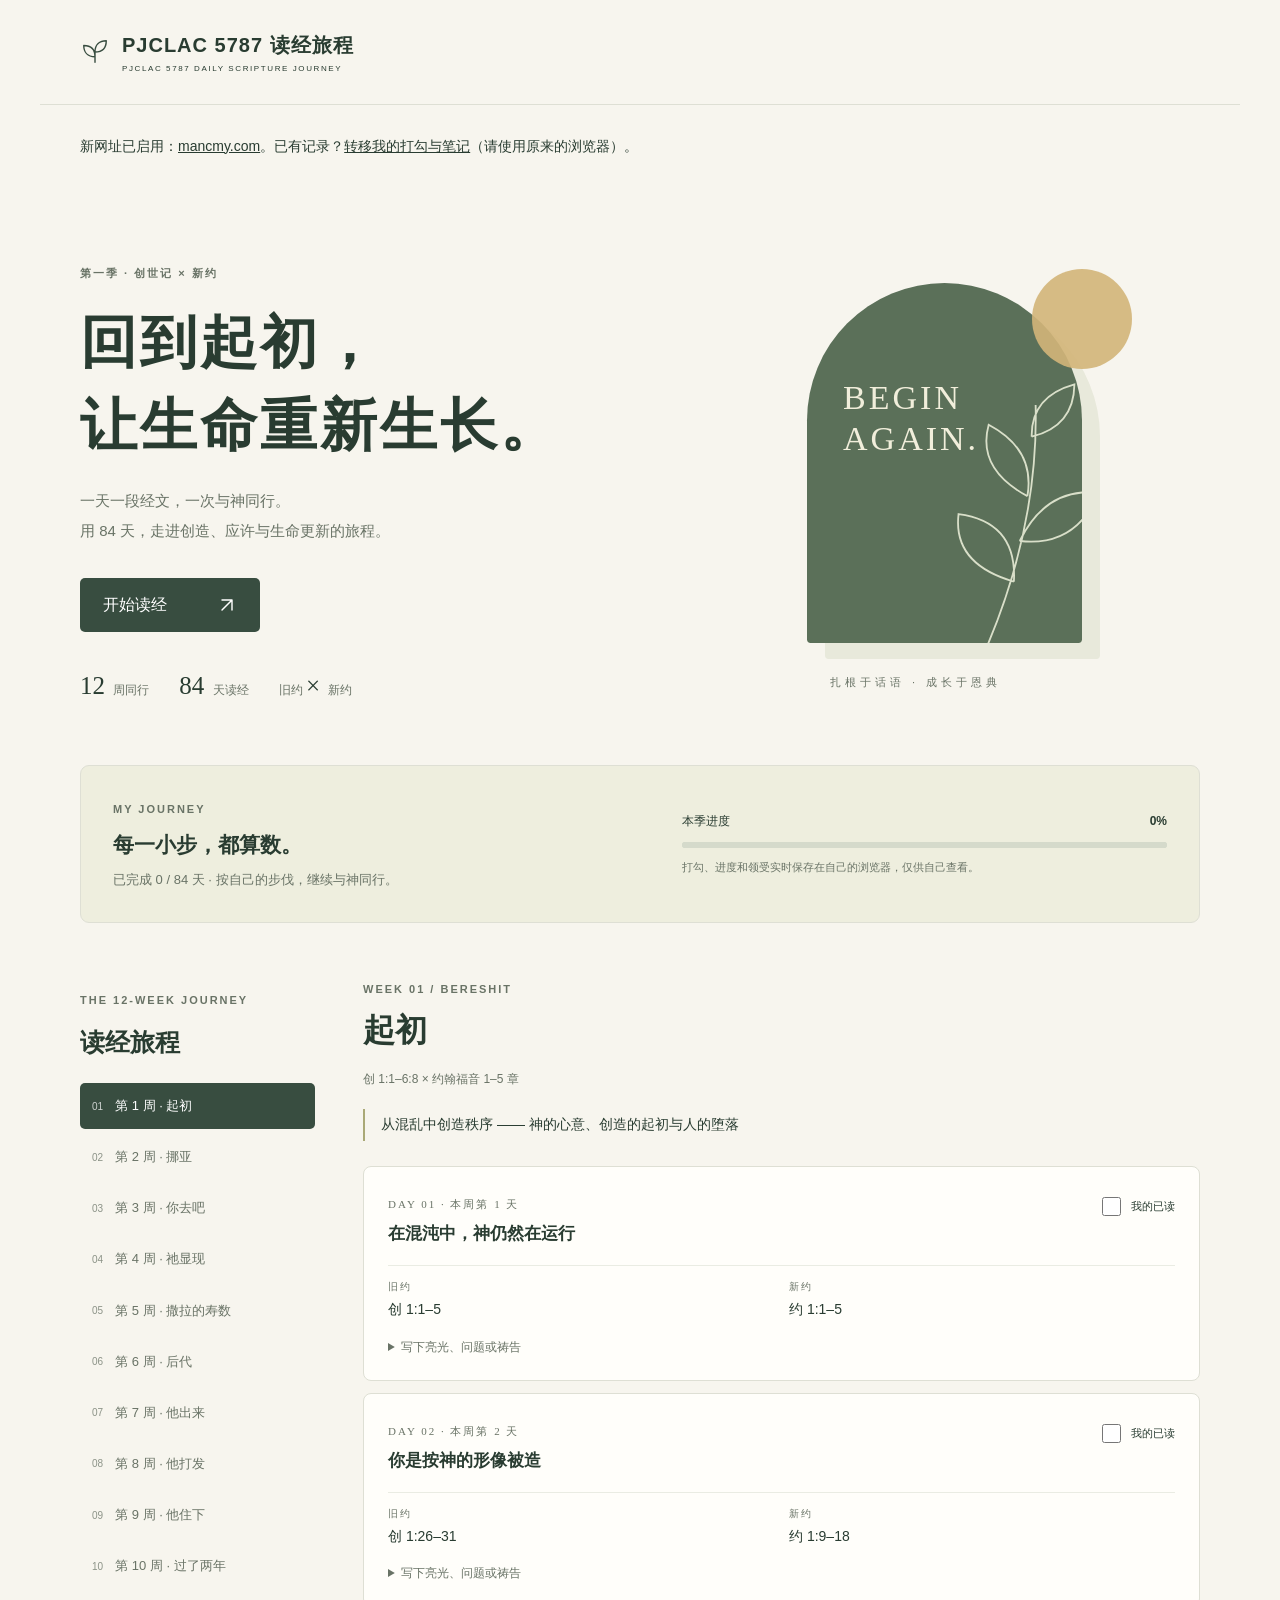
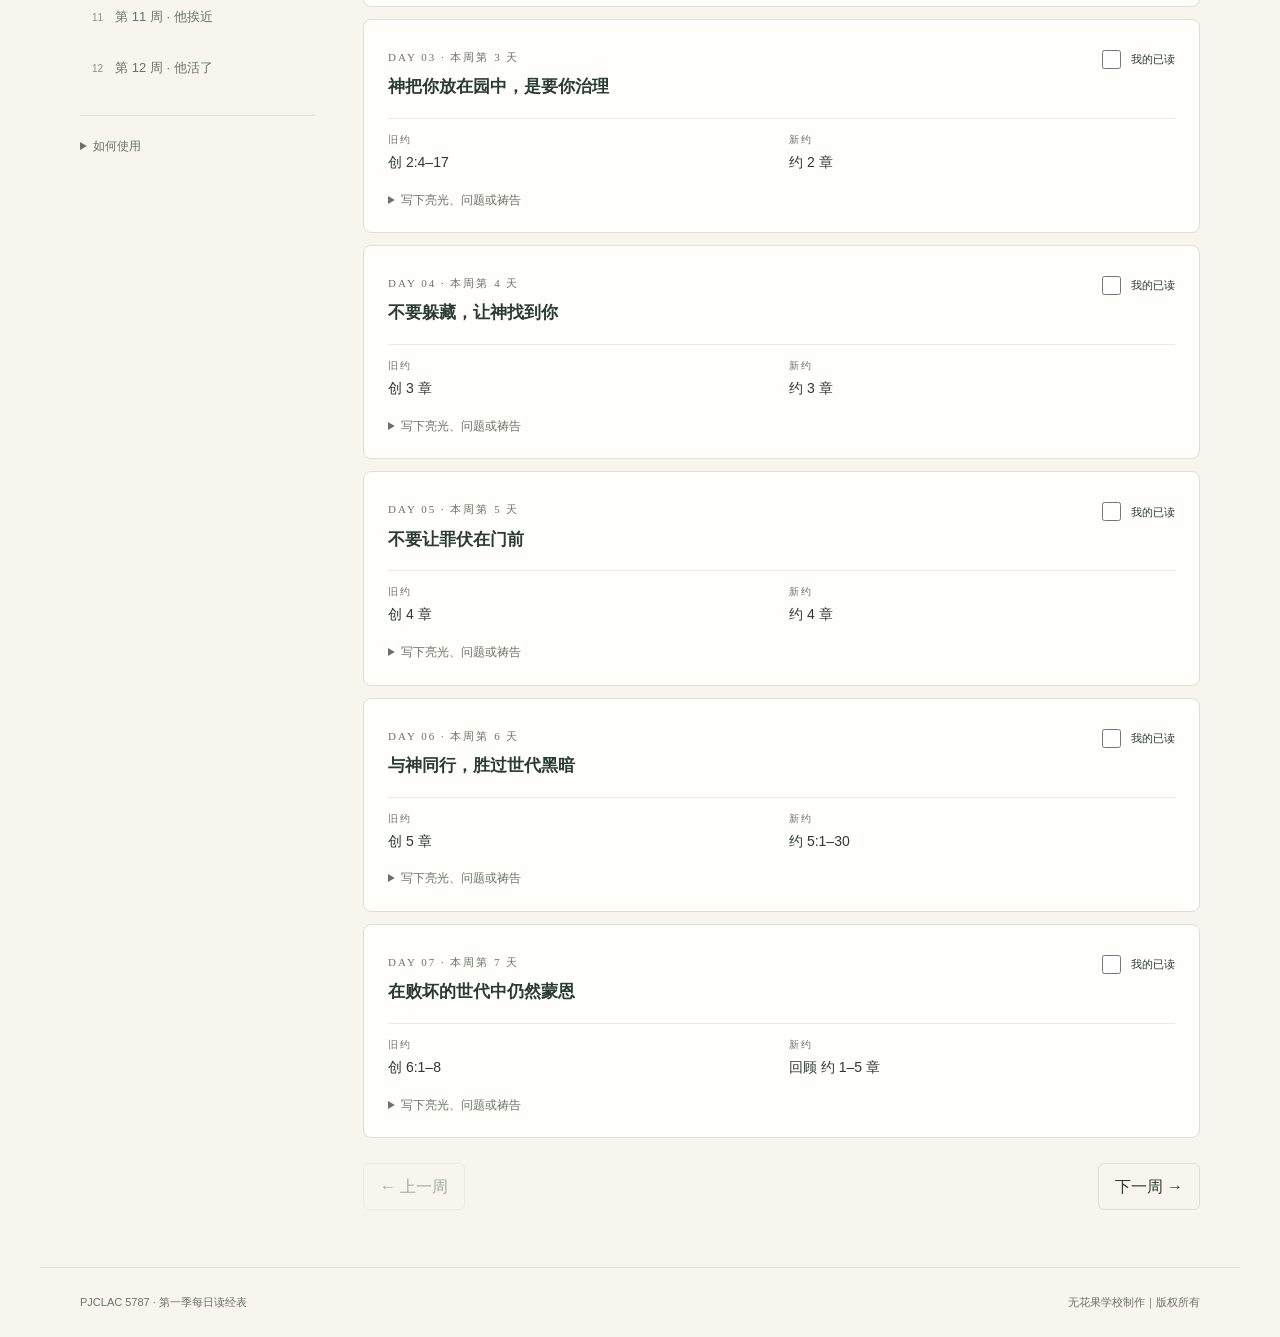
==== season-1/index.html @ 80a6573a "Add private browser-to-browser record transfer for new domain" ====
<!doctype html>
<html lang="zh-Hans"><head><meta charset="utf-8"><meta name="viewport" content="width=device-width, initial-scale=1"><meta name="theme-color" content="#384d40"><meta name="description" content="《回到起初》第一季每日读经表：12 周、84 天，创世记 × 新约。每日阅读、记录亮光，一起走在生命更新的路上。"><title>PJCLAC 5787 读经旅程｜84 天每日读经</title><link rel="stylesheet" href="style.css?v=7"><script src="data.js?v=6" defer></script><script src="app.js?v=6" defer></script></head>
<body><a class="skip" href="#reading">跳至读经内容</a><header><a class="brand" href="#"><svg class="brand-icon" viewBox="0 0 32 32" width="30" height="30" aria-hidden="true" focusable="false" fill="none" stroke="currentColor" stroke-width="1.5" stroke-linecap="round" stroke-linejoin="round"><path d="M16 27V14M16 21C8 21 4 16 4 9c8 0 12 4 12 12ZM16 16C16 8 21 4 28 4c0 8-4 12-12 12Z"/></svg><span>PJCLAC 5787 读经旅程<small>PJCLAC 5787 DAILY SCRIPTURE JOURNEY</small></span></a></header>
<main><p style="padding:16px 0;font-size:14px">新网址已启用：<a href="https://mancmy.com" style="text-decoration:underline">mancmy.com</a>。已有记录？<a href="transfer.html" style="text-decoration:underline">转移我的打勾与笔记</a>（请使用原来的浏览器）。</p><section class="hero"><div><p class="eyebrow">第一季 · 创世记 × 新约</p><h1>回到起初，<br>让生命重新生长。</h1><p class="intro">一天一段经文，一次与神同行。<br>用 84 天，走进创造、应许与生命更新的旅程。</p><a class="primary" id="continue" href="#reading">开始读经 <svg class="button-icon" viewBox="0 0 24 24" width="20" height="20" aria-hidden="true" focusable="false" fill="none" stroke="currentColor" stroke-width="1.7" stroke-linecap="round" stroke-linejoin="round"><path d="M6 18 18 6M6 6h12v12"/></svg></a><div class="facts"><span><b>12</b> 周同行</span><span><b>84</b> 天读经</span><span>旧约 <b>×</b> 新约</span></div></div><div class="art" aria-hidden="true"><div class="sun"></div><div class="arch"><span>BEGIN<br>AGAIN.</span><svg viewBox="0 0 260 330"><g fill="none" stroke="#d9dfc9" stroke-width="2"><path d="M123 330 Q155 180 123 45 M140 240 Q70 235 65 180 Q130 175 140 240 M137 195 Q199 189 211 125 Q153 131 137 195 M135 145 Q74 127 77 77 Q133 93 135 145 M126 80 Q169 59 160 14 Q116 37 126 80"/></g></svg></div><p>扎根于话语 · 成长于恩典</p></div></section>
<section class="progressbox" aria-label="我的读经进度"><div><span class="eyebrow">MY JOURNEY</span><h2>每一小步，都算数。</h2><p id="progressText" aria-live="polite"></p></div><div class="progressright"><div class="progresslabel"><span>本季进度</span><strong id="percent"></strong></div><progress id="progress" max="84" value="0">0 / 84</progress><small>打勾、进度和领受实时保存在自己的浏览器，仅供自己查看。</small></div></section>
<section class="journey" id="reading"><aside><p class="eyebrow">THE 12-WEEK JOURNEY</p><h2>读经旅程</h2><nav id="weeks" aria-label="选择周次"></nav><details class="instructions"><summary>如何使用</summary><p>每天依表阅读旧约与新约，完成后打勾；笔记可记录亮光、问题或祷告重点。全季共 12 周、84 天，按原表每日实际进度编排。</p><p><strong>阅读 · 领受 · 回应</strong><br>阅读经文，抓住一个领受，再以祷告或行动向神回应。</p><p><strong>留心字句，深入默想</strong><br>多留意经文中的关键词、重复出现的字词和动词，慢慢思想其中的意义。</p><p><strong>联系上下文，领会原意</strong><br>结合前后文阅读，深入理解作者想表达的内容，让经文中的亮光照进生命。</p></details></aside><div class="weekcontent"><div id="weekhead"></div><div id="days"></div><div class="weekpager"><button id="prev" class="quiet">← 上一周</button><button id="next" class="quiet">下一周 →</button></div></div></section></main><footer><span>PJCLAC 5787 · 第一季每日读经表</span><span>无花果学校制作｜版权所有</span></footer><p id="status" role="status"></p><noscript>请启用 JavaScript 以查看 12 周读经表。</noscript></body></html>
---- season-1/style.css ----
:root{--bg:#f7f5ee;--ink:#293c31;--muted:#697366;--line:#dedfd4;--green:#384d40;--cream:#eeeede}*{box-sizing:border-box}html{scroll-behavior:smooth;scroll-padding-top:25px}body{margin:0;background:var(--bg);color:var(--ink);font-family:"Microsoft JhengHei","PingFang TC",sans-serif;line-height:1.7}button,a,input,textarea{-webkit-tap-highlight-color:transparent}button,a{touch-action:manipulation}button{cursor:pointer;font:inherit}a{color:inherit;text-decoration:none}button:focus-visible,a:focus-visible,summary:focus-visible,textarea:focus-visible{outline:3px solid #ae7c3d;outline-offset:4px}header,main,footer{max-width:1200px;margin:auto}header{display:flex;justify-content:space-between;align-items:center;padding:28px 40px;border-bottom:1px solid var(--line)}.brand{display:flex;gap:12px;align-items:center;font-size:30px}.brand span{font-size:20px;letter-spacing:3px}.brand small{display:block;font-size:8px;letter-spacing:2px}.quiet{border:1px solid var(--line);background:transparent;color:var(--ink);border-radius:6px;padding:9px 16px}.quiet:hover{background:var(--cream)}main{padding:0 40px}.hero{display:grid;grid-template-columns:1.4fr 1fr;gap:50px;align-items:center;padding:65px 0 58px}.eyebrow{font-size:11px;letter-spacing:2px;font-weight:700;color:var(--muted)}h1{font-family:Georgia,"Noto Serif TC","PMingLiU",serif;font-size:clamp(34px,4.5vw,57px);font-weight:500;line-height:1.45;letter-spacing:3px;margin:19px 0}.intro{font-size:15px;color:var(--muted);line-height:2}.primary{display:inline-flex;align-items:center;gap:50px;background:var(--green);color:#fff;padding:13px 23px;border-radius:5px;margin-top:17px}.facts{display:flex;gap:30px;margin-top:33px;color:var(--muted);font-size:12px}.facts b{font-family:Georgia,serif;font-size:25px;font-weight:400;color:var(--ink);padding-right:5px}.art{position:relative;max-width:340px;width:100%;justify-self:center;padding-top:14px}.arch{height:360px;width:275px;background:#5b7059;border-radius:150px 150px 4px 4px;position:relative;overflow:hidden;box-shadow:18px 16px 0 #e8e9db}.arch span{position:absolute;left:36px;top:95px;font-family:Georgia,serif;font-size:34px;color:#f1eedb;line-height:1.2;letter-spacing:3px;z-index:1}.arch svg{height:300px;position:absolute;right:-55px;bottom:-20px;transform:rotate(12deg)}.sun{position:absolute;right:15px;top:0;width:100px;height:100px;background:#d3b579;border-radius:50%;z-index:1;opacity:.9}.art p{font-size:11px;letter-spacing:4px;margin:30px 0 0 23px;color:var(--muted)}.progressbox{padding:28px 32px;background:var(--cream);border:1px solid var(--line);border-radius:9px;display:flex;align-items:center;justify-content:space-between;gap:30px}.progressbox h2{font-size:21px;font-weight:500;margin:6px 0}.progressbox p{font-size:13px;color:var(--muted);margin:3px 0}.progressright{width:46%}.progresslabel{display:flex;justify-content:space-between;font-size:12px}.progressright small{display:block;font-size:11px;color:var(--muted);margin-top:10px}progress{appearance:none;width:100%;height:6px;display:block;border:0;border-radius:5px;margin:10px 0;background:#d5dacb}progress::-webkit-progress-bar{background:#d5dacb;border-radius:5px}progress::-webkit-progress-value{background:var(--green);border-radius:5px}progress::-moz-progress-bar{background:var(--green)}.journey{display:grid;grid-template-columns:235px 1fr;gap:48px;padding:57px 0}.journey aside h2{font-size:25px;font-weight:500;margin:8px 0 20px}nav{display:grid;gap:5px}nav button{border:0;text-align:left;background:transparent;padding:12px;border-radius:5px;color:var(--muted);display:flex;gap:12px;align-items:center;font-size:13px}nav button small{font-size:10px;opacity:.75}nav button.active{background:var(--green);color:white}nav button:hover:not(.active){background:var(--cream)}.instructions{font-size:12px;margin-top:24px;border-top:1px solid var(--line);padding-top:20px;color:var(--muted)}summary{cursor:pointer}#weekhead .eyebrow{margin:0}#weekhead h2{font-family:Georgia,"PMingLiU",serif;font-size:32px;font-weight:500;margin:4px 0}#weekhead .range{font-size:12px;color:var(--muted)}.core{border-left:2px solid #aaa977;padding:4px 0 4px 16px;margin:20px 0 25px;font-size:14px}.day{background:#fffefa;border:1px solid var(--line);border-radius:8px;margin:12px 0;padding:22px 24px}.day.done{background:#eff2e9}.daytop{display:flex;align-items:flex-start;justify-content:space-between;gap:15px}.daytop h3{font-size:17px;font-weight:500;margin:4px 0 16px}.daynum{font:11px Georgia,serif;color:var(--muted);letter-spacing:2px}.check{display:flex;align-items:center;gap:7px;font-size:11px;white-space:nowrap;padding-top:5px;cursor:pointer}.check input{accent-color:var(--green);width:19px;height:19px;cursor:pointer}.refs{display:grid;grid-template-columns:1fr 1fr;gap:15px;border-top:1px solid #eaece3;padding-top:12px}.refs span{display:block;font-size:10px;color:var(--muted);letter-spacing:2px}.refs p{margin:3px 0;font-size:14px}.day details{margin-top:12px;color:var(--muted);font-size:12px}.day textarea{width:100%;min-height:95px;background:var(--bg);border:1px solid var(--line);padding:12px;font:inherit;border-radius:5px;resize:vertical;margin-top:12px;color:var(--ink)}.weekpager{display:flex;justify-content:space-between;margin-top:25px}button:disabled{opacity:.4;cursor:default}footer{border-top:1px solid var(--line);padding:25px 40px;display:flex;justify-content:space-between;gap:15px;font-size:11px;color:var(--muted)}#status{position:fixed;bottom:20px;left:50%;transform:translateX(-50%);background:var(--green);color:white;border-radius:6px;font-size:13px;max-width:90%;padding:0;z-index:5}#status:not(:empty){padding:12px 20px}.skip{position:fixed;top:-80px;left:10px;background:white;padding:12px;z-index:8}.skip:focus{top:10px}@media(max-width:750px){header{padding:20px}.brand span{font-size:16px}header .quiet{font-size:12px}main{padding:0 20px}.hero{padding:35px 0;gap:18px;grid-template-columns:1fr}.hero h1{font-size:clamp(29px,8vw,39px)}.art{display:none}.facts{gap:25px}.progressbox{padding:23px;display:block}.progressright{width:100%;margin-top:20px}.journey{grid-template-columns:1fr;gap:25px;padding-top:30px}nav{display:flex;overflow-x:auto;padding-bottom:8px}nav button{flex-shrink:0;min-height:48px}nav button small{display:none}.journey aside h2{font-size:22px;margin-bottom:12px}.instructions{margin-top:10px;padding-top:12px}#weekhead h2{font-size:29px}.day{padding:18px 16px}.daytop h3{font-size:16px}.check{font-size:10px}.refs{gap:10px}footer{padding:20px;display:block}footer span{display:block}.progressbox h2{font-size:20px}}@media(prefers-reduced-motion:reduce){html{scroll-behavior:auto}}
.journey>*,.weekcontent,.daytop>div{min-width:0}.daytop h3{overflow-wrap:anywhere}

.brand span{letter-spacing:1px}.brand small{letter-spacing:1.6px}.completion{display:flex;flex-direction:column;align-items:flex-end;gap:5px;flex-shrink:0}.instructions strong{color:var(--ink)}@media(max-width:750px){.brand span{font-size:17px}.brand small{font-size:8px}.daytop{gap:10px}.completion{max-width:110px}}

.brand span,.hero h1,.progressbox h2,.journey aside h2,#weekhead h2,.daytop h3{font-weight:700}.brand small{font-weight:500}

.brand-icon{display:block;flex:0 0 30px;color:var(--green)}.button-icon{display:block;flex:0 0 20px}@media(max-width:750px){.brand-icon{width:26px;height:26px;flex-basis:26px}}
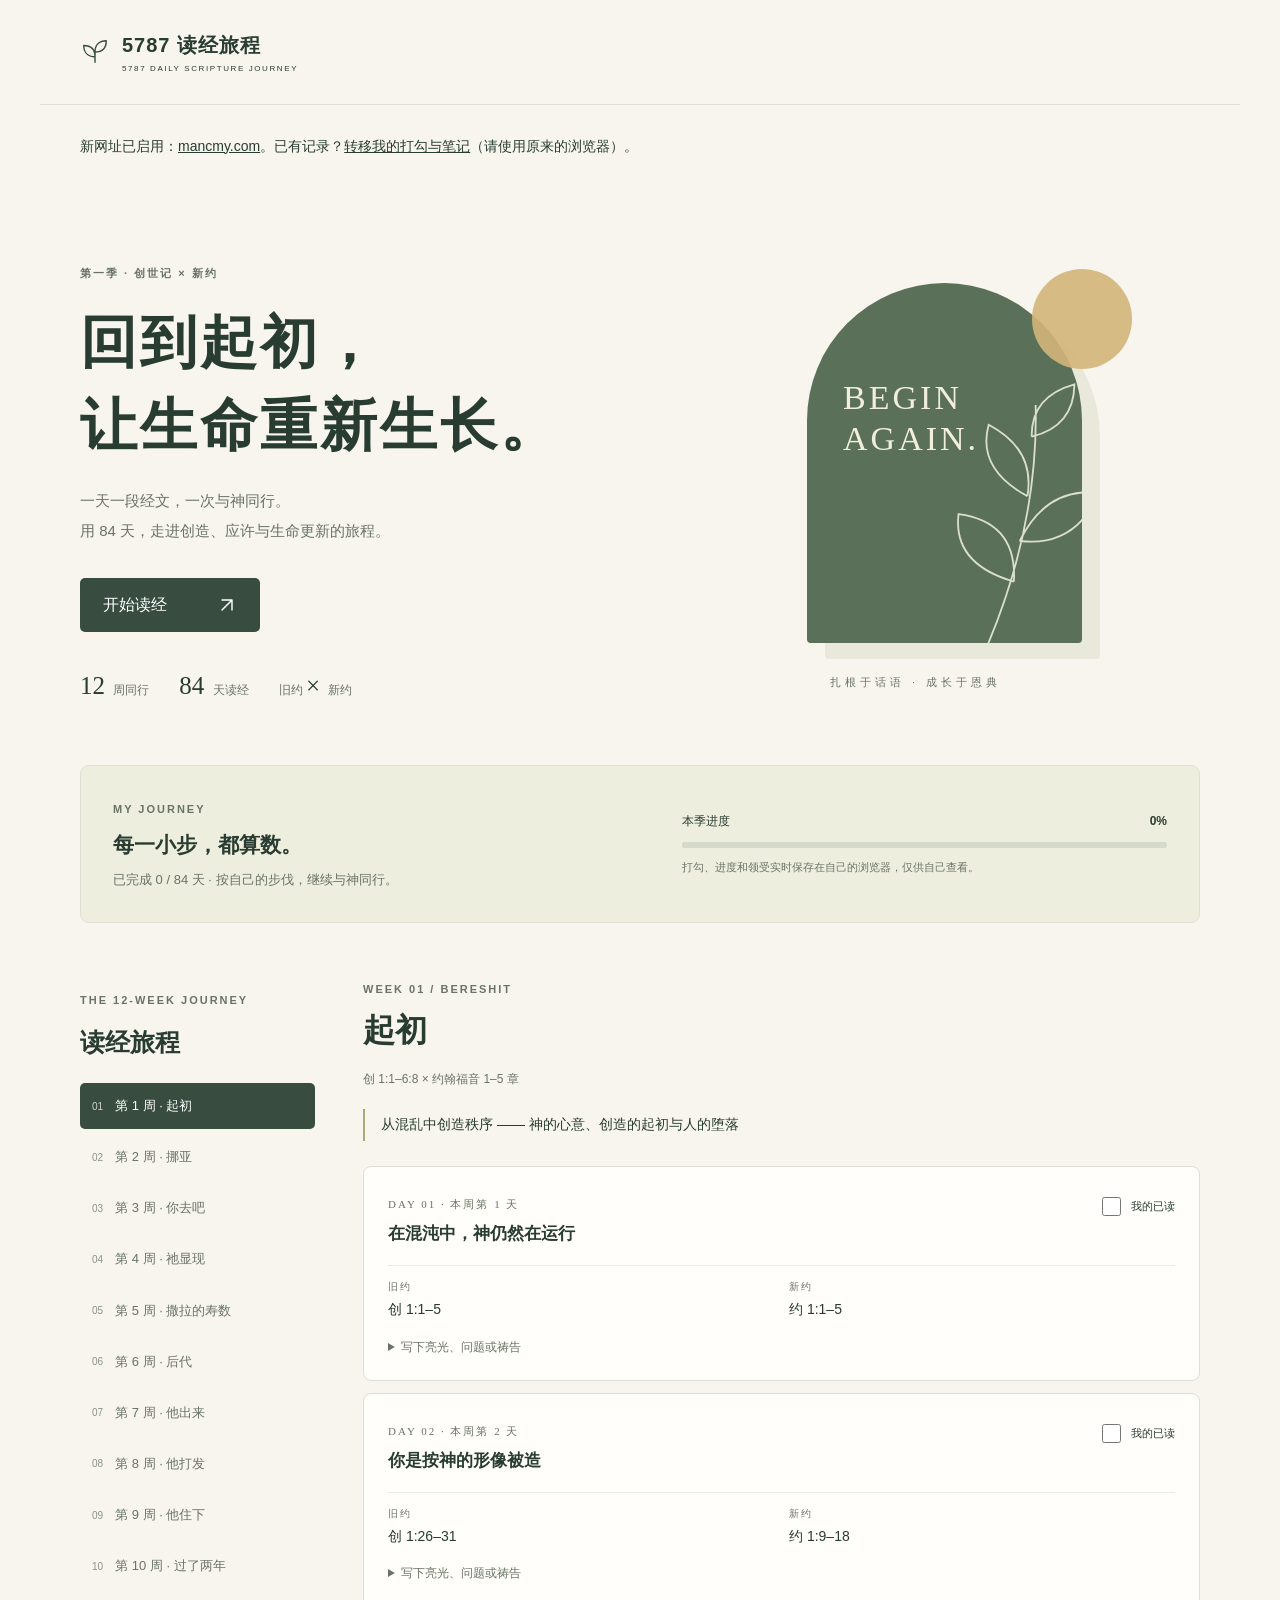
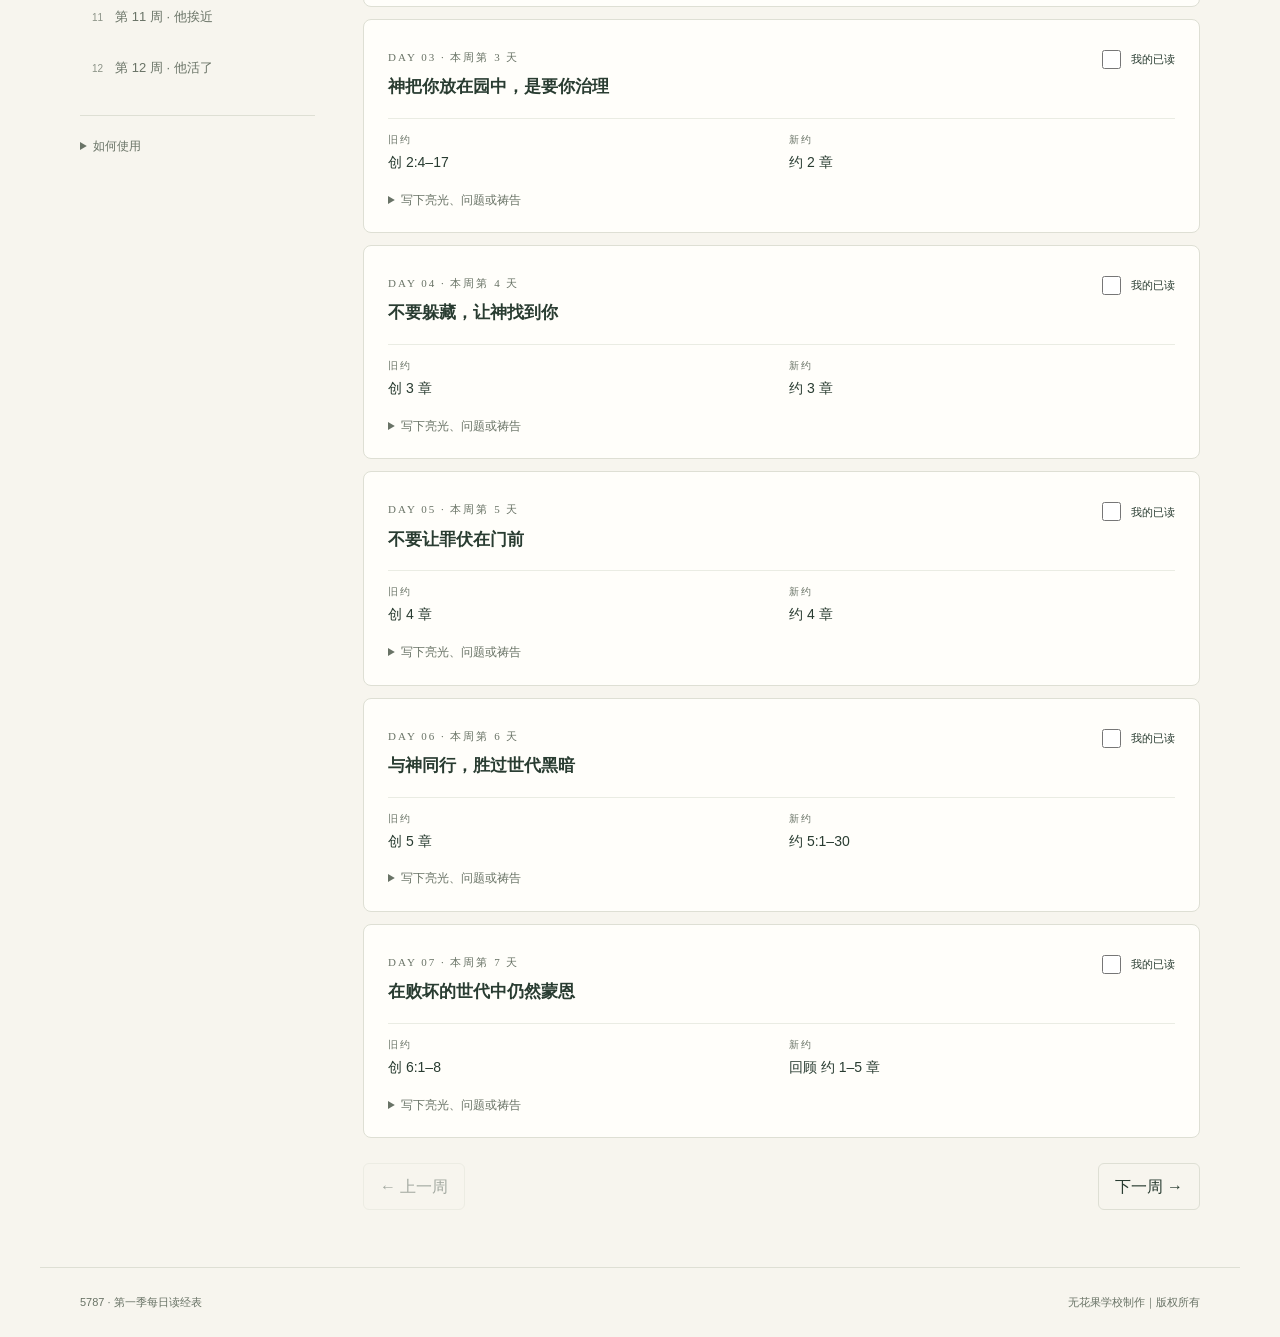
==== commit 174cfb0a: "Remove PJCLAC branding from reading website" ====
--- a/season-1/index.html
+++ b/season-1/index.html
@@ -1,6 +1,6 @@
 <!doctype html>
-<html lang="zh-Hans"><head><meta charset="utf-8"><meta name="viewport" content="width=device-width, initial-scale=1"><meta name="theme-color" content="#384d40"><meta name="description" content="《回到起初》第一季每日读经表：12 周、84 天，创世记 × 新约。每日阅读、记录亮光，一起走在生命更新的路上。"><title>PJCLAC 5787 读经旅程｜84 天每日读经</title><link rel="stylesheet" href="style.css?v=7"><script src="data.js?v=6" defer></script><script src="app.js?v=6" defer></script></head>
-<body><a class="skip" href="#reading">跳至读经内容</a><header><a class="brand" href="#"><svg class="brand-icon" viewBox="0 0 32 32" width="30" height="30" aria-hidden="true" focusable="false" fill="none" stroke="currentColor" stroke-width="1.5" stroke-linecap="round" stroke-linejoin="round"><path d="M16 27V14M16 21C8 21 4 16 4 9c8 0 12 4 12 12ZM16 16C16 8 21 4 28 4c0 8-4 12-12 12Z"/></svg><span>PJCLAC 5787 读经旅程<small>PJCLAC 5787 DAILY SCRIPTURE JOURNEY</small></span></a></header>
+<html lang="zh-Hans"><head><meta charset="utf-8"><meta name="viewport" content="width=device-width, initial-scale=1"><meta name="theme-color" content="#384d40"><meta name="description" content="《回到起初》第一季每日读经表：12 周、84 天，创世记 × 新约。每日阅读、记录亮光，一起走在生命更新的路上。"><title>5787 读经旅程｜84 天每日读经</title><link rel="stylesheet" href="style.css?v=7"><script src="data.js?v=6" defer></script><script src="app.js?v=6" defer></script></head>
+<body><a class="skip" href="#reading">跳至读经内容</a><header><a class="brand" href="#"><svg class="brand-icon" viewBox="0 0 32 32" width="30" height="30" aria-hidden="true" focusable="false" fill="none" stroke="currentColor" stroke-width="1.5" stroke-linecap="round" stroke-linejoin="round"><path d="M16 27V14M16 21C8 21 4 16 4 9c8 0 12 4 12 12ZM16 16C16 8 21 4 28 4c0 8-4 12-12 12Z"/></svg><span>5787 读经旅程<small>5787 DAILY SCRIPTURE JOURNEY</small></span></a></header>
 <main><p style="padding:16px 0;font-size:14px">新网址已启用：<a href="https://mancmy.com" style="text-decoration:underline">mancmy.com</a>。已有记录？<a href="transfer.html" style="text-decoration:underline">转移我的打勾与笔记</a>（请使用原来的浏览器）。</p><section class="hero"><div><p class="eyebrow">第一季 · 创世记 × 新约</p><h1>回到起初，<br>让生命重新生长。</h1><p class="intro">一天一段经文，一次与神同行。<br>用 84 天，走进创造、应许与生命更新的旅程。</p><a class="primary" id="continue" href="#reading">开始读经 <svg class="button-icon" viewBox="0 0 24 24" width="20" height="20" aria-hidden="true" focusable="false" fill="none" stroke="currentColor" stroke-width="1.7" stroke-linecap="round" stroke-linejoin="round"><path d="M6 18 18 6M6 6h12v12"/></svg></a><div class="facts"><span><b>12</b> 周同行</span><span><b>84</b> 天读经</span><span>旧约 <b>×</b> 新约</span></div></div><div class="art" aria-hidden="true"><div class="sun"></div><div class="arch"><span>BEGIN<br>AGAIN.</span><svg viewBox="0 0 260 330"><g fill="none" stroke="#d9dfc9" stroke-width="2"><path d="M123 330 Q155 180 123 45 M140 240 Q70 235 65 180 Q130 175 140 240 M137 195 Q199 189 211 125 Q153 131 137 195 M135 145 Q74 127 77 77 Q133 93 135 145 M126 80 Q169 59 160 14 Q116 37 126 80"/></g></svg></div><p>扎根于话语 · 成长于恩典</p></div></section>
 <section class="progressbox" aria-label="我的读经进度"><div><span class="eyebrow">MY JOURNEY</span><h2>每一小步，都算数。</h2><p id="progressText" aria-live="polite"></p></div><div class="progressright"><div class="progresslabel"><span>本季进度</span><strong id="percent"></strong></div><progress id="progress" max="84" value="0">0 / 84</progress><small>打勾、进度和领受实时保存在自己的浏览器，仅供自己查看。</small></div></section>
-<section class="journey" id="reading"><aside><p class="eyebrow">THE 12-WEEK JOURNEY</p><h2>读经旅程</h2><nav id="weeks" aria-label="选择周次"></nav><details class="instructions"><summary>如何使用</summary><p>每天依表阅读旧约与新约，完成后打勾；笔记可记录亮光、问题或祷告重点。全季共 12 周、84 天，按原表每日实际进度编排。</p><p><strong>阅读 · 领受 · 回应</strong><br>阅读经文，抓住一个领受，再以祷告或行动向神回应。</p><p><strong>留心字句，深入默想</strong><br>多留意经文中的关键词、重复出现的字词和动词，慢慢思想其中的意义。</p><p><strong>联系上下文，领会原意</strong><br>结合前后文阅读，深入理解作者想表达的内容，让经文中的亮光照进生命。</p></details></aside><div class="weekcontent"><div id="weekhead"></div><div id="days"></div><div class="weekpager"><button id="prev" class="quiet">← 上一周</button><button id="next" class="quiet">下一周 →</button></div></div></section></main><footer><span>PJCLAC 5787 · 第一季每日读经表</span><span>无花果学校制作｜版权所有</span></footer><p id="status" role="status"></p><noscript>请启用 JavaScript 以查看 12 周读经表。</noscript></body></html>+<section class="journey" id="reading"><aside><p class="eyebrow">THE 12-WEEK JOURNEY</p><h2>读经旅程</h2><nav id="weeks" aria-label="选择周次"></nav><details class="instructions"><summary>如何使用</summary><p>每天依表阅读旧约与新约，完成后打勾；笔记可记录亮光、问题或祷告重点。全季共 12 周、84 天，按原表每日实际进度编排。</p><p><strong>阅读 · 领受 · 回应</strong><br>阅读经文，抓住一个领受，再以祷告或行动向神回应。</p><p><strong>留心字句，深入默想</strong><br>多留意经文中的关键词、重复出现的字词和动词，慢慢思想其中的意义。</p><p><strong>联系上下文，领会原意</strong><br>结合前后文阅读，深入理解作者想表达的内容，让经文中的亮光照进生命。</p></details></aside><div class="weekcontent"><div id="weekhead"></div><div id="days"></div><div class="weekpager"><button id="prev" class="quiet">← 上一周</button><button id="next" class="quiet">下一周 →</button></div></div></section></main><footer><span>5787 · 第一季每日读经表</span><span>无花果学校制作｜版权所有</span></footer><p id="status" role="status"></p><noscript>请启用 JavaScript 以查看 12 周读经表。</noscript></body></html>
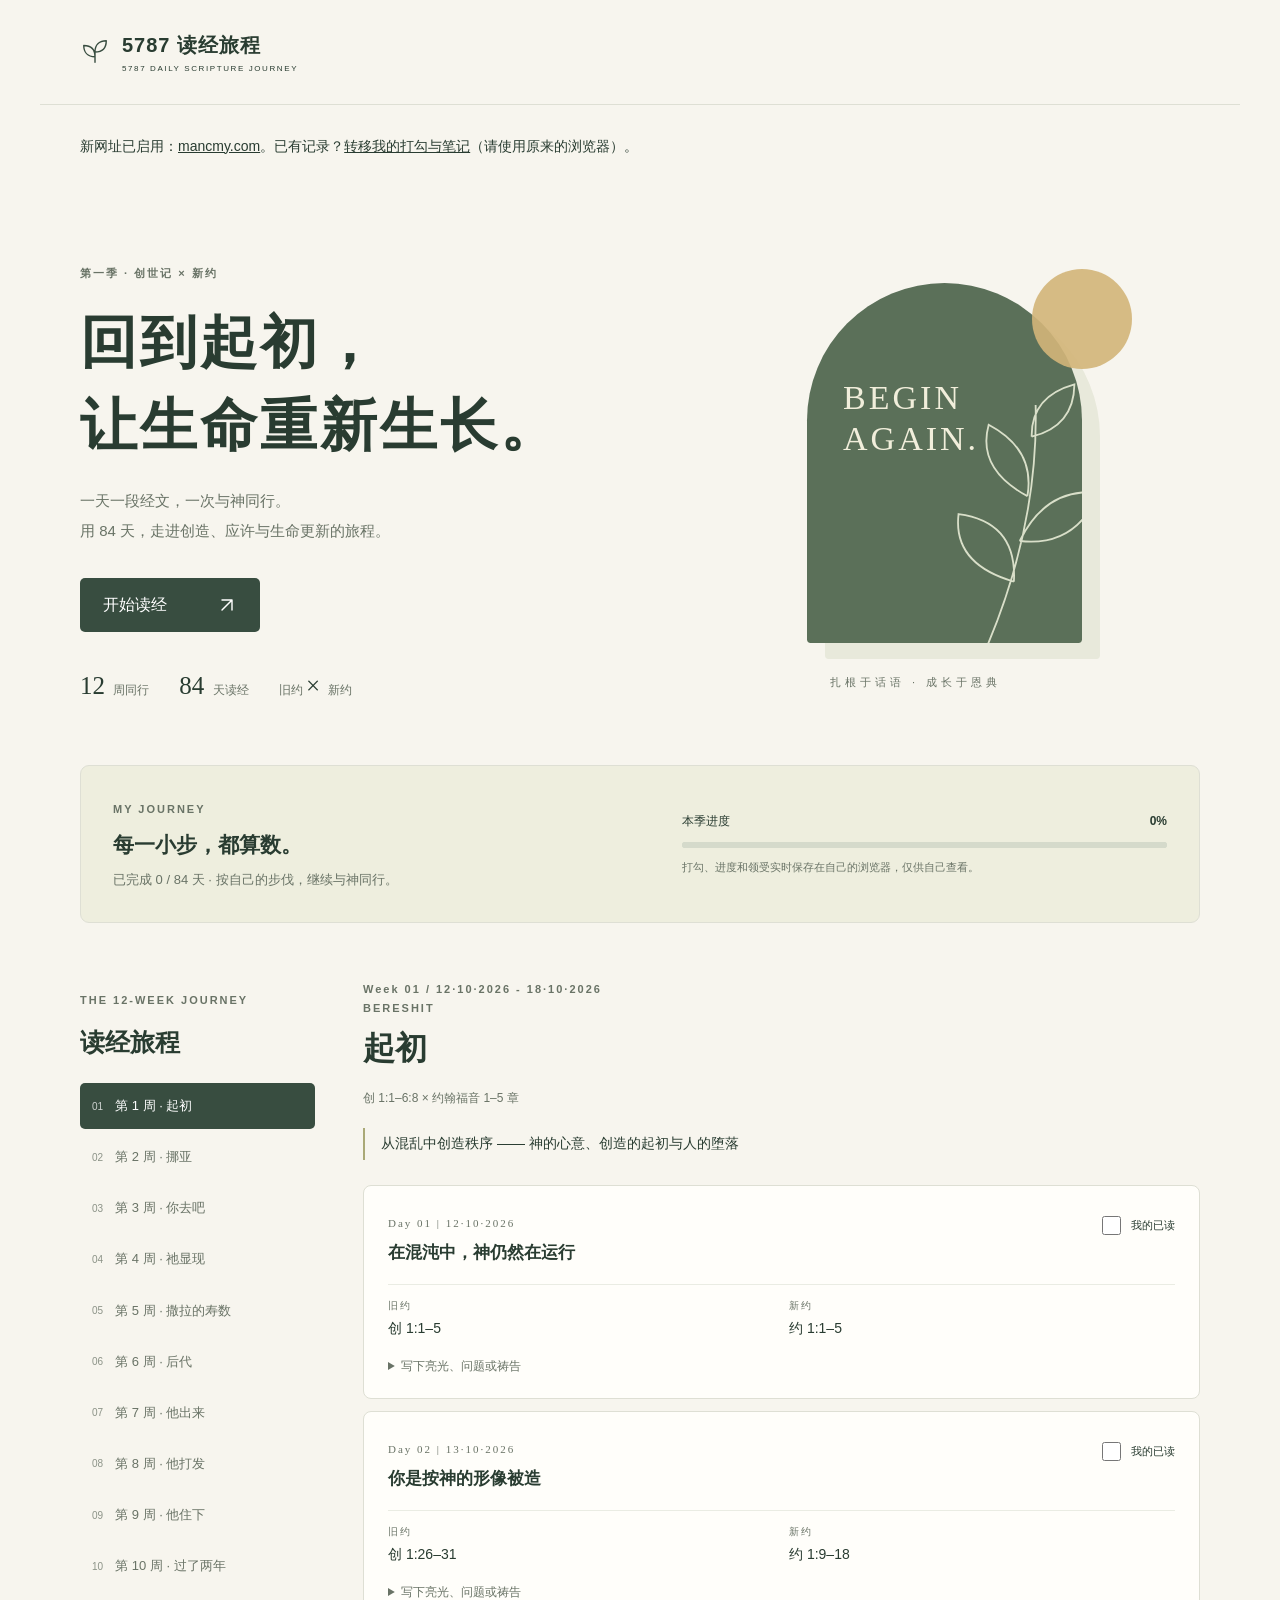
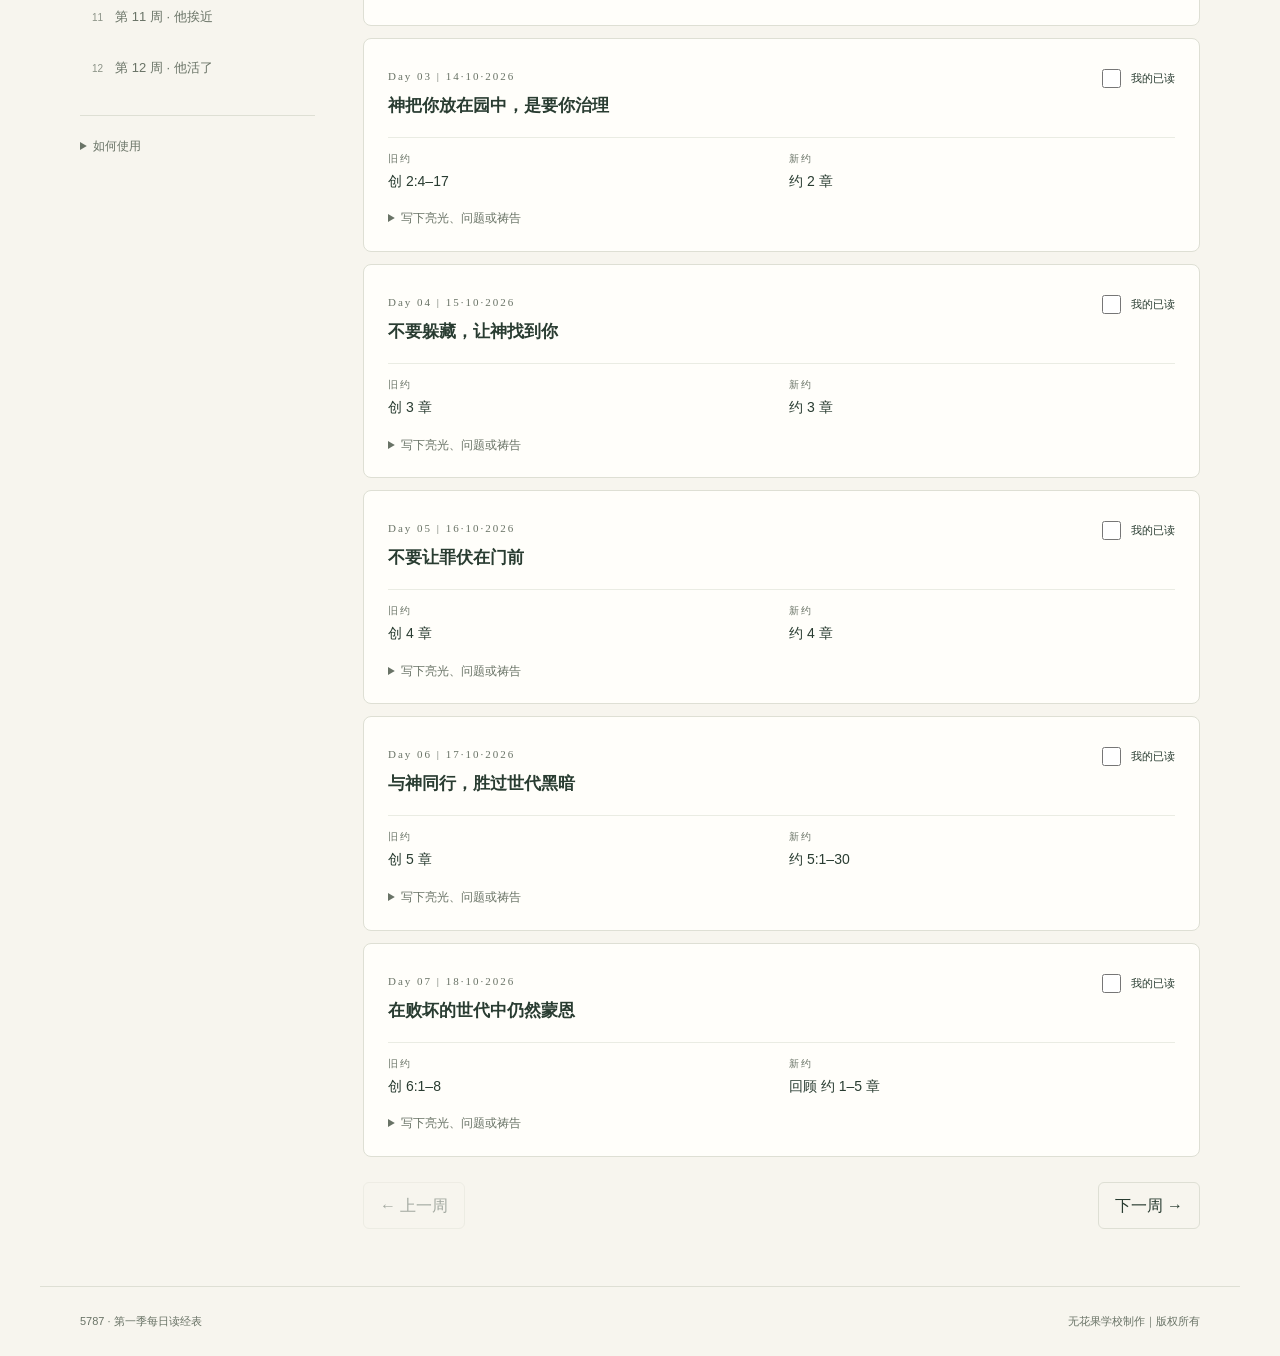
==== commit 239c3592: "Show weekly and daily reading dates starting 12 October 2026" ====
--- a/season-1/index.html
+++ b/season-1/index.html
@@ -1,5 +1,5 @@
 <!doctype html>
-<html lang="zh-Hans"><head><meta charset="utf-8"><meta name="viewport" content="width=device-width, initial-scale=1"><meta name="theme-color" content="#384d40"><meta name="description" content="《回到起初》第一季每日读经表：12 周、84 天，创世记 × 新约。每日阅读、记录亮光，一起走在生命更新的路上。"><title>5787 读经旅程｜84 天每日读经</title><link rel="stylesheet" href="style.css?v=7"><script src="data.js?v=6" defer></script><script src="app.js?v=6" defer></script></head>
+<html lang="zh-Hans"><head><meta charset="utf-8"><meta name="viewport" content="width=device-width, initial-scale=1"><meta name="theme-color" content="#384d40"><meta name="description" content="《回到起初》第一季每日读经表：12 周、84 天，创世记 × 新约。每日阅读、记录亮光，一起走在生命更新的路上。"><title>5787 读经旅程｜84 天每日读经</title><link rel="stylesheet" href="style.css?v=7"><script src="data.js?v=6" defer></script><script src="app.js?v=20261013" defer></script></head>
 <body><a class="skip" href="#reading">跳至读经内容</a><header><a class="brand" href="#"><svg class="brand-icon" viewBox="0 0 32 32" width="30" height="30" aria-hidden="true" focusable="false" fill="none" stroke="currentColor" stroke-width="1.5" stroke-linecap="round" stroke-linejoin="round"><path d="M16 27V14M16 21C8 21 4 16 4 9c8 0 12 4 12 12ZM16 16C16 8 21 4 28 4c0 8-4 12-12 12Z"/></svg><span>5787 读经旅程<small>5787 DAILY SCRIPTURE JOURNEY</small></span></a></header>
 <main><p style="padding:16px 0;font-size:14px">新网址已启用：<a href="https://mancmy.com" style="text-decoration:underline">mancmy.com</a>。已有记录？<a href="transfer.html" style="text-decoration:underline">转移我的打勾与笔记</a>（请使用原来的浏览器）。</p><section class="hero"><div><p class="eyebrow">第一季 · 创世记 × 新约</p><h1>回到起初，<br>让生命重新生长。</h1><p class="intro">一天一段经文，一次与神同行。<br>用 84 天，走进创造、应许与生命更新的旅程。</p><a class="primary" id="continue" href="#reading">开始读经 <svg class="button-icon" viewBox="0 0 24 24" width="20" height="20" aria-hidden="true" focusable="false" fill="none" stroke="currentColor" stroke-width="1.7" stroke-linecap="round" stroke-linejoin="round"><path d="M6 18 18 6M6 6h12v12"/></svg></a><div class="facts"><span><b>12</b> 周同行</span><span><b>84</b> 天读经</span><span>旧约 <b>×</b> 新约</span></div></div><div class="art" aria-hidden="true"><div class="sun"></div><div class="arch"><span>BEGIN<br>AGAIN.</span><svg viewBox="0 0 260 330"><g fill="none" stroke="#d9dfc9" stroke-width="2"><path d="M123 330 Q155 180 123 45 M140 240 Q70 235 65 180 Q130 175 140 240 M137 195 Q199 189 211 125 Q153 131 137 195 M135 145 Q74 127 77 77 Q133 93 135 145 M126 80 Q169 59 160 14 Q116 37 126 80"/></g></svg></div><p>扎根于话语 · 成长于恩典</p></div></section>
 <section class="progressbox" aria-label="我的读经进度"><div><span class="eyebrow">MY JOURNEY</span><h2>每一小步，都算数。</h2><p id="progressText" aria-live="polite"></p></div><div class="progressright"><div class="progresslabel"><span>本季进度</span><strong id="percent"></strong></div><progress id="progress" max="84" value="0">0 / 84</progress><small>打勾、进度和领受实时保存在自己的浏览器，仅供自己查看。</small></div></section>
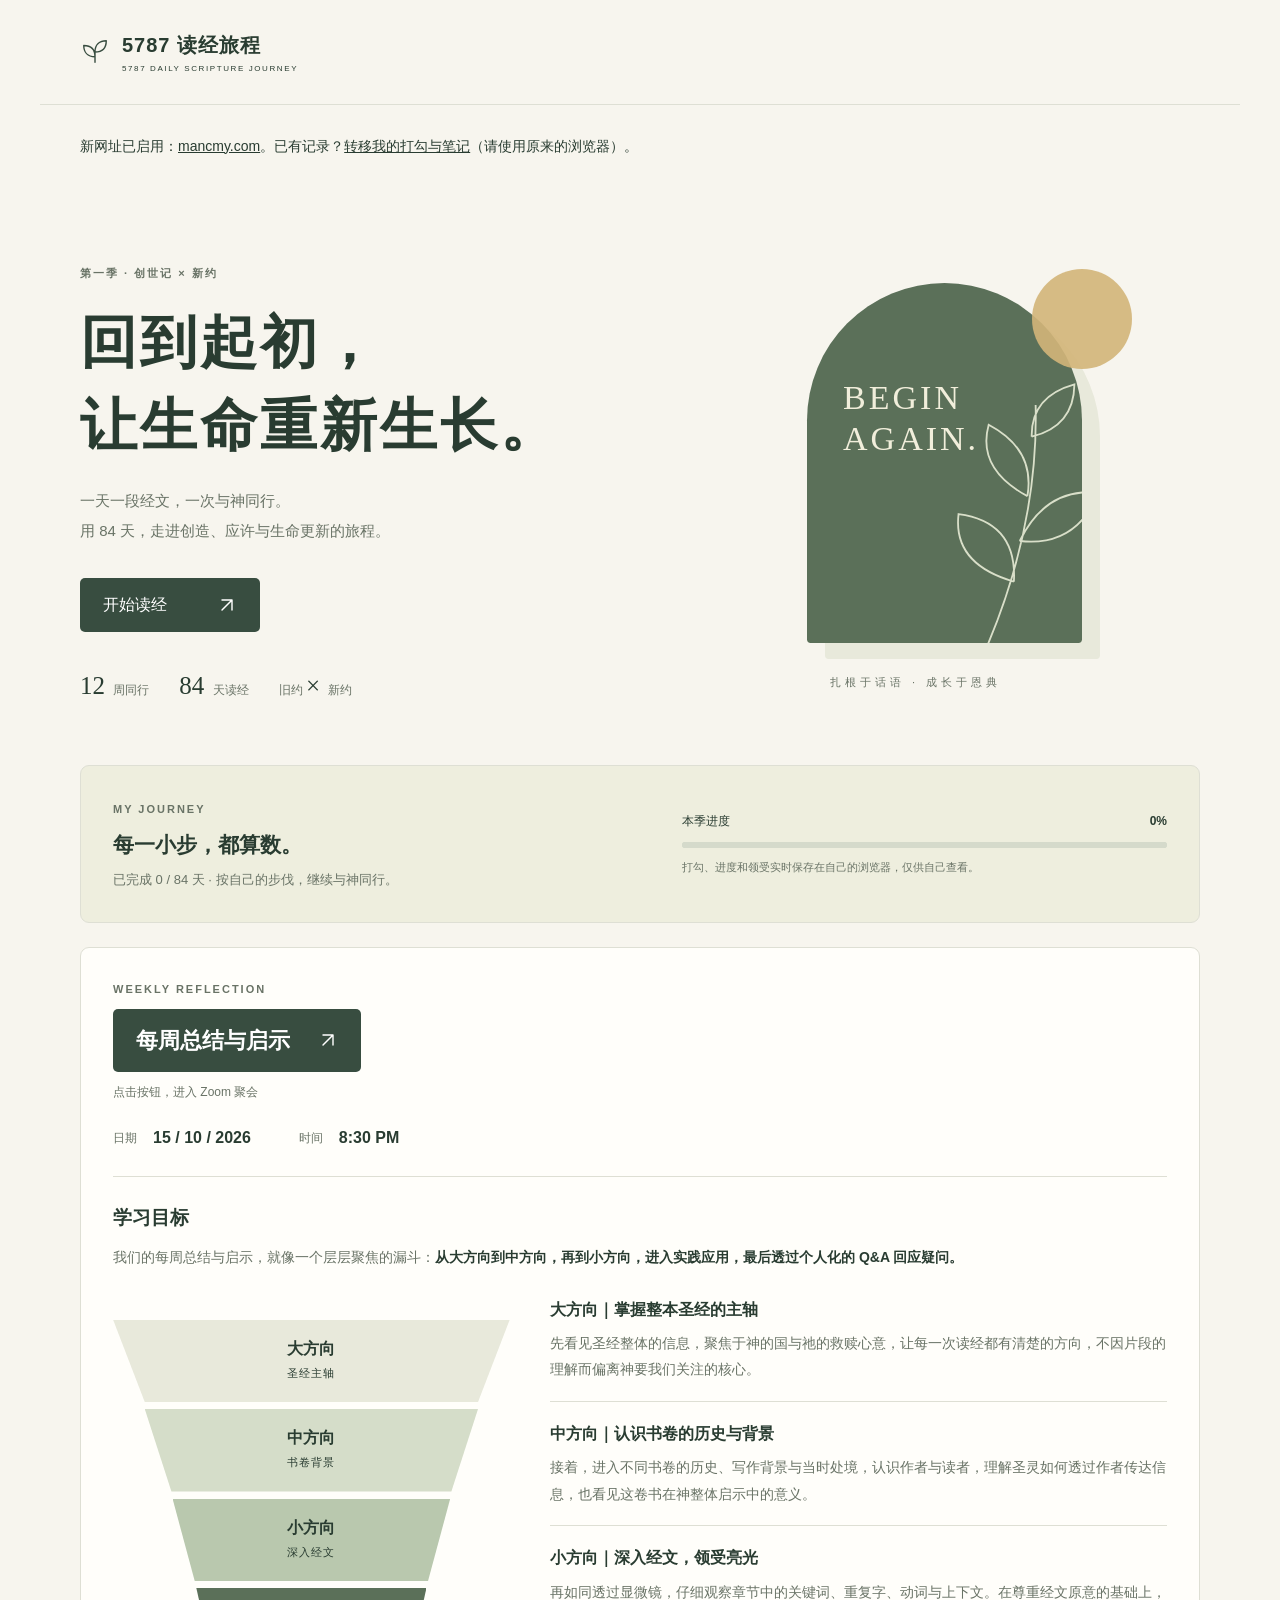
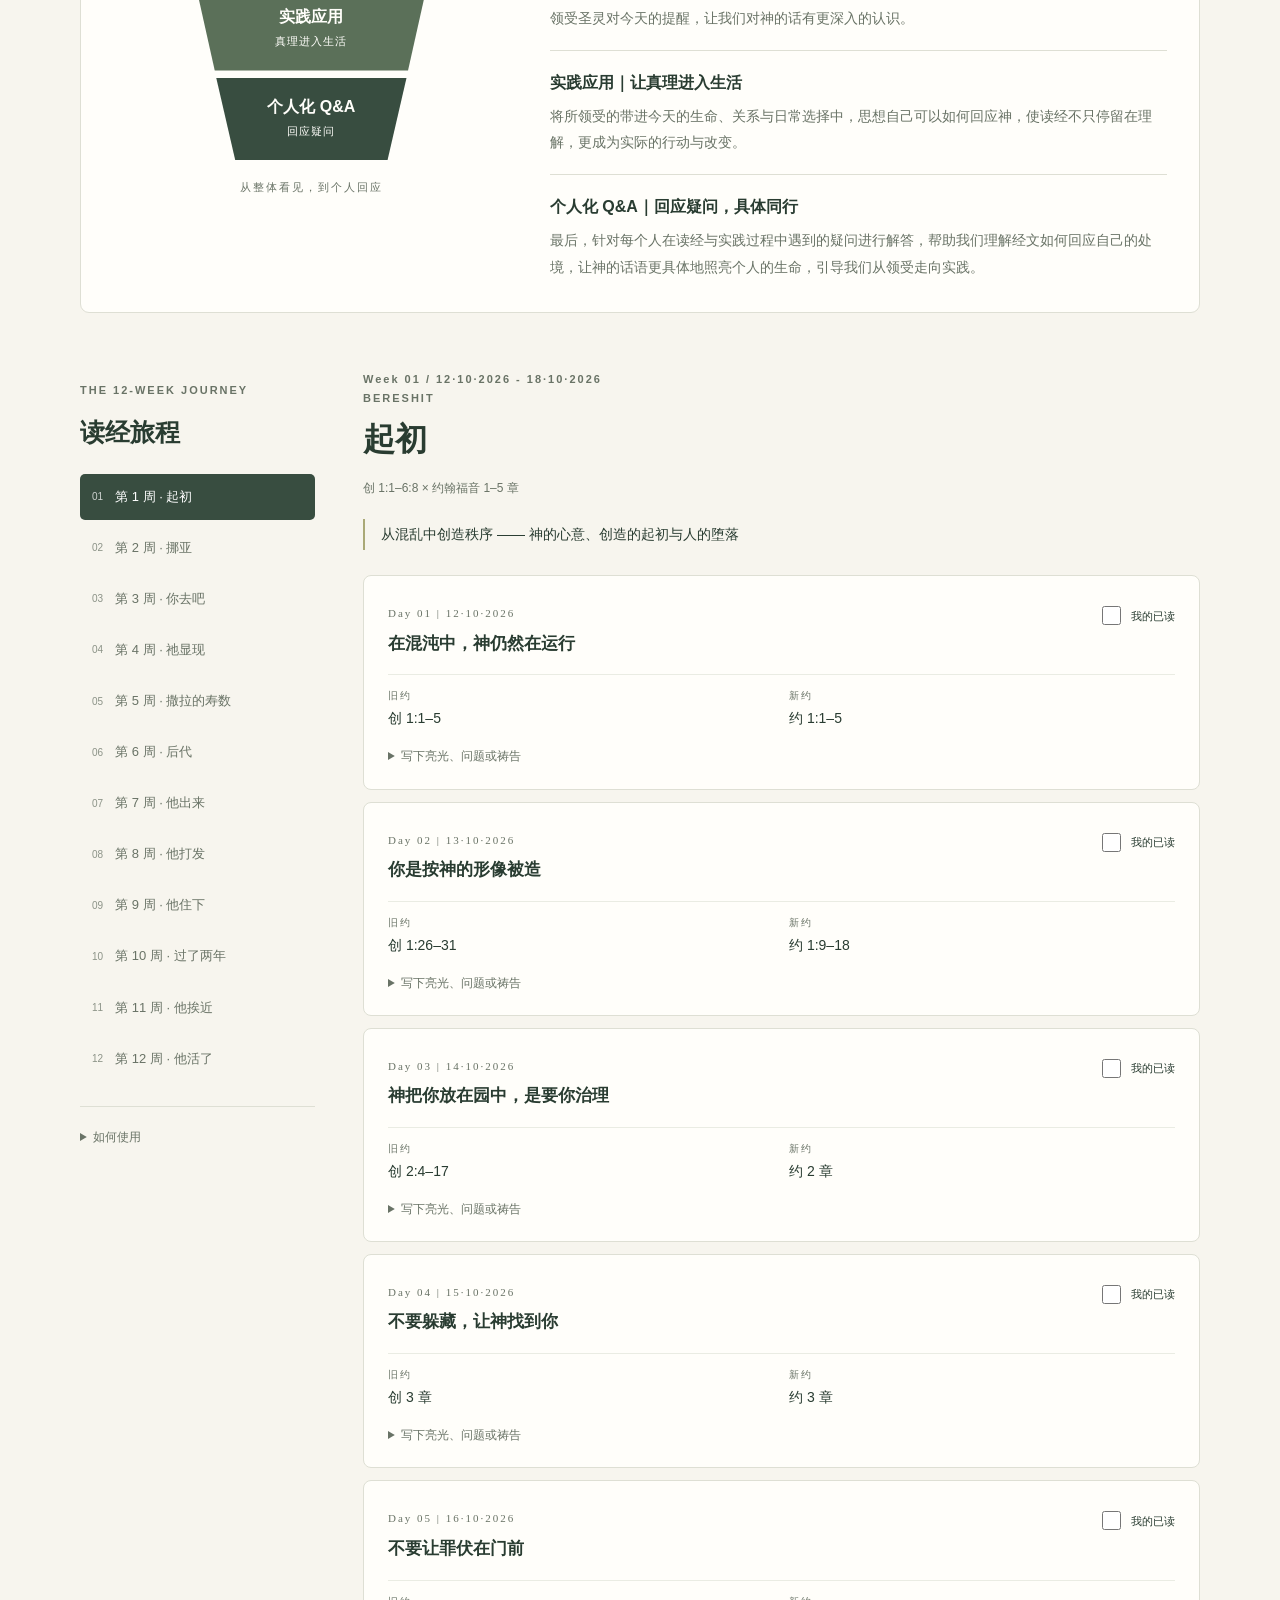
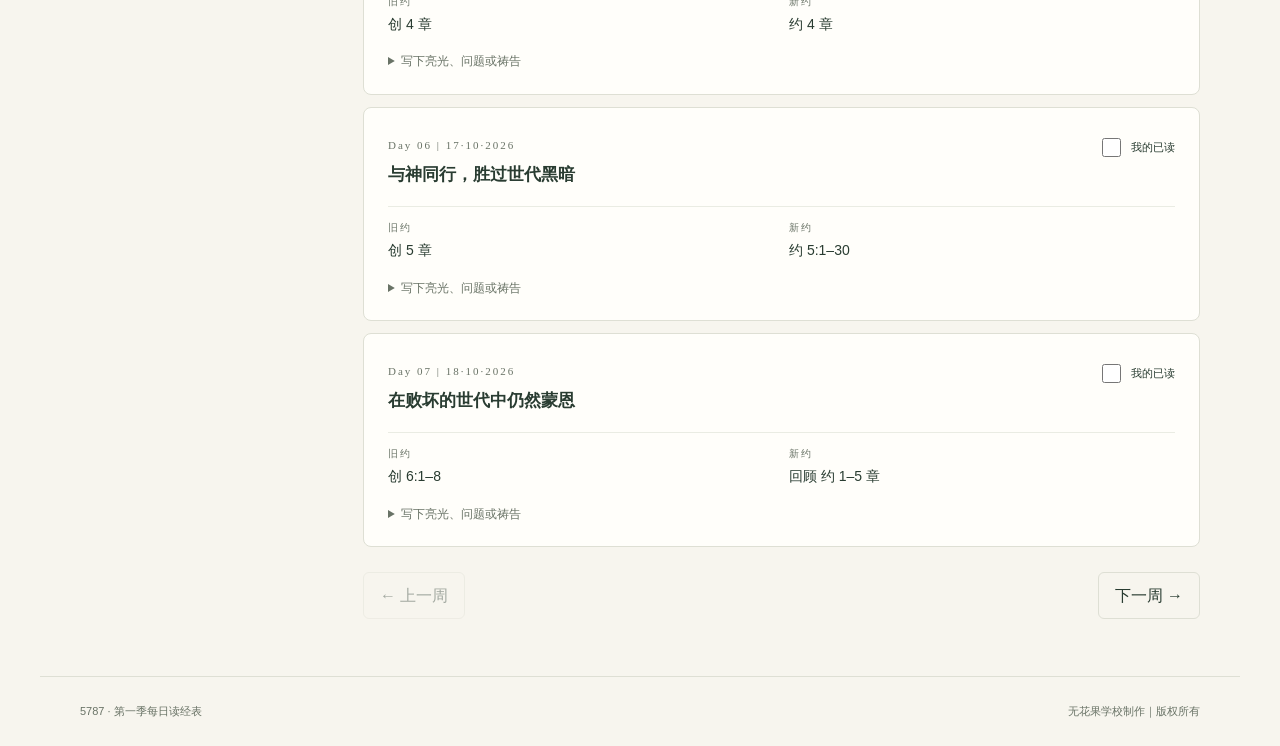
==== commit a14131eb: "Add weekly reflection Zoom gathering and learning funnel" ====
--- a/season-1/index.html
+++ b/season-1/index.html
@@ -1,6 +1,29 @@
 <!doctype html>
-<html lang="zh-Hans"><head><meta charset="utf-8"><meta name="viewport" content="width=device-width, initial-scale=1"><meta name="theme-color" content="#384d40"><meta name="description" content="《回到起初》第一季每日读经表：12 周、84 天，创世记 × 新约。每日阅读、记录亮光，一起走在生命更新的路上。"><title>5787 读经旅程｜84 天每日读经</title><link rel="stylesheet" href="style.css?v=7"><script src="data.js?v=6" defer></script><script src="app.js?v=20261013" defer></script></head>
+<html lang="zh-Hans"><head><meta charset="utf-8"><meta name="viewport" content="width=device-width, initial-scale=1"><meta name="theme-color" content="#384d40"><meta name="description" content="《回到起初》第一季每日读经表：12 周、84 天，创世记 × 新约。每日阅读、记录亮光，一起走在生命更新的路上。"><title>5787 读经旅程｜84 天每日读经</title><link rel="stylesheet" href="style.css?v=20261015"><script src="data.js?v=6" defer></script><script src="app.js?v=20261013" defer></script></head>
 <body><a class="skip" href="#reading">跳至读经内容</a><header><a class="brand" href="#"><svg class="brand-icon" viewBox="0 0 32 32" width="30" height="30" aria-hidden="true" focusable="false" fill="none" stroke="currentColor" stroke-width="1.5" stroke-linecap="round" stroke-linejoin="round"><path d="M16 27V14M16 21C8 21 4 16 4 9c8 0 12 4 12 12ZM16 16C16 8 21 4 28 4c0 8-4 12-12 12Z"/></svg><span>5787 读经旅程<small>5787 DAILY SCRIPTURE JOURNEY</small></span></a></header>
 <main><p style="padding:16px 0;font-size:14px">新网址已启用：<a href="https://mancmy.com" style="text-decoration:underline">mancmy.com</a>。已有记录？<a href="transfer.html" style="text-decoration:underline">转移我的打勾与笔记</a>（请使用原来的浏览器）。</p><section class="hero"><div><p class="eyebrow">第一季 · 创世记 × 新约</p><h1>回到起初，<br>让生命重新生长。</h1><p class="intro">一天一段经文，一次与神同行。<br>用 84 天，走进创造、应许与生命更新的旅程。</p><a class="primary" id="continue" href="#reading">开始读经 <svg class="button-icon" viewBox="0 0 24 24" width="20" height="20" aria-hidden="true" focusable="false" fill="none" stroke="currentColor" stroke-width="1.7" stroke-linecap="round" stroke-linejoin="round"><path d="M6 18 18 6M6 6h12v12"/></svg></a><div class="facts"><span><b>12</b> 周同行</span><span><b>84</b> 天读经</span><span>旧约 <b>×</b> 新约</span></div></div><div class="art" aria-hidden="true"><div class="sun"></div><div class="arch"><span>BEGIN<br>AGAIN.</span><svg viewBox="0 0 260 330"><g fill="none" stroke="#d9dfc9" stroke-width="2"><path d="M123 330 Q155 180 123 45 M140 240 Q70 235 65 180 Q130 175 140 240 M137 195 Q199 189 211 125 Q153 131 137 195 M135 145 Q74 127 77 77 Q133 93 135 145 M126 80 Q169 59 160 14 Q116 37 126 80"/></g></svg></div><p>扎根于话语 · 成长于恩典</p></div></section>
 <section class="progressbox" aria-label="我的读经进度"><div><span class="eyebrow">MY JOURNEY</span><h2>每一小步，都算数。</h2><p id="progressText" aria-live="polite"></p></div><div class="progressright"><div class="progresslabel"><span>本季进度</span><strong id="percent"></strong></div><progress id="progress" max="84" value="0">0 / 84</progress><small>打勾、进度和领受实时保存在自己的浏览器，仅供自己查看。</small></div></section>
+
+<section class="weekly-gathering" aria-labelledby="gathering-title">
+<p class="eyebrow">WEEKLY REFLECTION</p>
+<h2 id="gathering-title"><a class="primary gathering-link" href="https://us02web.zoom.us/j/81819423330?pwd=q4ota1e0R2vqubUxN5wN3rOpOYswdt.1" target="_blank" rel="noopener noreferrer">每周总结与启示<svg class="button-icon" viewBox="0 0 24 24" width="20" height="20" aria-hidden="true" fill="none" stroke="currentColor" stroke-width="1.7" stroke-linecap="round" stroke-linejoin="round"><path d="M6 18 18 6M6 6h12v12"/></svg></a></h2>
+<p class="gathering-hint">点击按钮，进入 Zoom 聚会</p>
+<div class="gathering-meta"><p><span>日期</span><time datetime="2026-10-15">15 / 10 / 2026</time></p><p><span>时间</span><time datetime="20:30">8:30 PM</time></p></div>
+<div class="learning-intro"><h3>学习目标</h3><p>我们的每周总结与启示，就像一个层层聚焦的漏斗：<strong>从大方向到中方向，再到小方向，进入实践应用，最后透过个人化的 Q&amp;A 回应疑问。</strong></p></div>
+<div class="learning-layout">
+<figure class="learning-funnel" aria-label="学习路径：大方向、中方向、小方向、实践应用、个人化 Q&A">
+<div class="funnel-tier tier-one">大方向<span>圣经主轴</span></div>
+<div class="funnel-tier tier-two">中方向<span>书卷背景</span></div>
+<div class="funnel-tier tier-three">小方向<span>深入经文</span></div>
+<div class="funnel-tier tier-four">实践应用<span>真理进入生活</span></div>
+<div class="funnel-tier tier-five">个人化 Q&amp;A<span>回应疑问</span></div>
+<figcaption>从整体看见，到个人回应</figcaption>
+</figure>
+<div class="learning-steps">
+<article><h4>大方向｜掌握整本圣经的主轴</h4><p>先看见圣经整体的信息，聚焦于神的国与祂的救赎心意，让每一次读经都有清楚的方向，不因片段的理解而偏离神要我们关注的核心。</p></article>
+<article><h4>中方向｜认识书卷的历史与背景</h4><p>接着，进入不同书卷的历史、写作背景与当时处境，认识作者与读者，理解圣灵如何透过作者传达信息，也看见这卷书在神整体启示中的意义。</p></article>
+<article><h4>小方向｜深入经文，领受亮光</h4><p>再如同透过显微镜，仔细观察章节中的关键词、重复字、动词与上下文。在尊重经文原意的基础上，领受圣灵对今天的提醒，让我们对神的话有更深入的认识。</p></article>
+<article><h4>实践应用｜让真理进入生活</h4><p>将所领受的带进今天的生命、关系与日常选择中，思想自己可以如何回应神，使读经不只停留在理解，更成为实际的行动与改变。</p></article>
+<article><h4>个人化 Q&amp;A｜回应疑问，具体同行</h4><p>最后，针对每个人在读经与实践过程中遇到的疑问进行解答，帮助我们理解经文如何回应自己的处境，让神的话语更具体地照亮个人的生命，引导我们从领受走向实践。</p></article>
+</div></div></section>
 <section class="journey" id="reading"><aside><p class="eyebrow">THE 12-WEEK JOURNEY</p><h2>读经旅程</h2><nav id="weeks" aria-label="选择周次"></nav><details class="instructions"><summary>如何使用</summary><p>每天依表阅读旧约与新约，完成后打勾；笔记可记录亮光、问题或祷告重点。全季共 12 周、84 天，按原表每日实际进度编排。</p><p><strong>阅读 · 领受 · 回应</strong><br>阅读经文，抓住一个领受，再以祷告或行动向神回应。</p><p><strong>留心字句，深入默想</strong><br>多留意经文中的关键词、重复出现的字词和动词，慢慢思想其中的意义。</p><p><strong>联系上下文，领会原意</strong><br>结合前后文阅读，深入理解作者想表达的内容，让经文中的亮光照进生命。</p></details></aside><div class="weekcontent"><div id="weekhead"></div><div id="days"></div><div class="weekpager"><button id="prev" class="quiet">← 上一周</button><button id="next" class="quiet">下一周 →</button></div></div></section></main><footer><span>5787 · 第一季每日读经表</span><span>无花果学校制作｜版权所有</span></footer><p id="status" role="status"></p><noscript>请启用 JavaScript 以查看 12 周读经表。</noscript></body></html>
--- a/season-1/style.css
+++ b/season-1/style.css
@@ -6,3 +6,13 @@
 .brand span,.hero h1,.progressbox h2,.journey aside h2,#weekhead h2,.daytop h3{font-weight:700}.brand small{font-weight:500}
 
 .brand-icon{display:block;flex:0 0 30px;color:var(--green)}.button-icon{display:block;flex:0 0 20px}@media(max-width:750px){.brand-icon{width:26px;height:26px;flex-basis:26px}}
+
+/* Weekly gathering */
+.weekly-gathering{margin-top:24px;padding:32px;border:1px solid var(--line);border-radius:9px;background:#fffefa}
+.weekly-gathering>.eyebrow{margin:0 0 10px}.weekly-gathering h2{margin:0;font-size:22px}.gathering-link{margin:0;gap:28px;font-weight:700;max-width:100%}.gathering-link:hover{background:#293c31}.gathering-hint{font-size:12px;color:var(--muted);margin:10px 0 22px}
+.gathering-meta{display:flex;flex-wrap:wrap;gap:16px 48px;padding-bottom:24px;border-bottom:1px solid var(--line)}.gathering-meta p{margin:0;display:flex;gap:16px;align-items:center}.gathering-meta span{font-size:12px;color:var(--muted)}.gathering-meta time{font-size:16px;font-weight:700;font-variant-numeric:tabular-nums}
+.learning-intro{margin:25px 0}.learning-intro h3{font-size:19px;margin:0 0 10px}.learning-intro p{font-size:14px;color:var(--muted);margin:0;line-height:1.9}.learning-intro strong{color:var(--ink)}
+.learning-layout{display:grid;grid-template-columns:minmax(240px,.9fr) minmax(0,1.4fr);gap:40px;align-items:start}
+.learning-funnel{margin:0;padding:24px 0;text-align:center}.funnel-tier{margin:0 auto 7px;padding:17px 12px 21px;clip-path:polygon(0 0,100% 0,92% 100%,8% 100%);font-size:16px;font-weight:700;line-height:1.5}.funnel-tier span{display:block;font-size:11px;font-weight:400;margin-top:4px;letter-spacing:1px}.tier-one{width:100%;background:#e8e9db}.tier-two{width:84%;background:#d5ddc9}.tier-three{width:70%;background:#b9c8ae}.tier-four{width:58%;background:#5b7059;color:#fffefa}.tier-five{width:48%;min-width:140px;background:var(--green);color:#fffefa;clip-path:polygon(0 0,100% 0,90% 100%,10% 100%)}.learning-funnel figcaption{font-size:11px;letter-spacing:2px;color:var(--muted);margin-top:18px}
+.learning-steps article{padding:18px 0;border-bottom:1px solid var(--line)}.learning-steps article:first-child{padding-top:0}.learning-steps article:last-child{border-bottom:0;padding-bottom:0}.learning-steps h4{font-size:16px;margin:0 0 7px}.learning-steps p{font-size:14px;line-height:1.9;color:var(--muted);margin:0}
+@media(max-width:750px){.weekly-gathering{padding:23px 20px}.weekly-gathering h2{font-size:19px}.gathering-link{padding:13px 17px;gap:18px}.learning-layout{grid-template-columns:1fr;gap:24px}.learning-funnel{width:100%;max-width:360px;justify-self:center;padding:0}.gathering-meta{gap:12px 24px}.gathering-meta time{font-size:15px}.learning-steps h4{font-size:15px}}
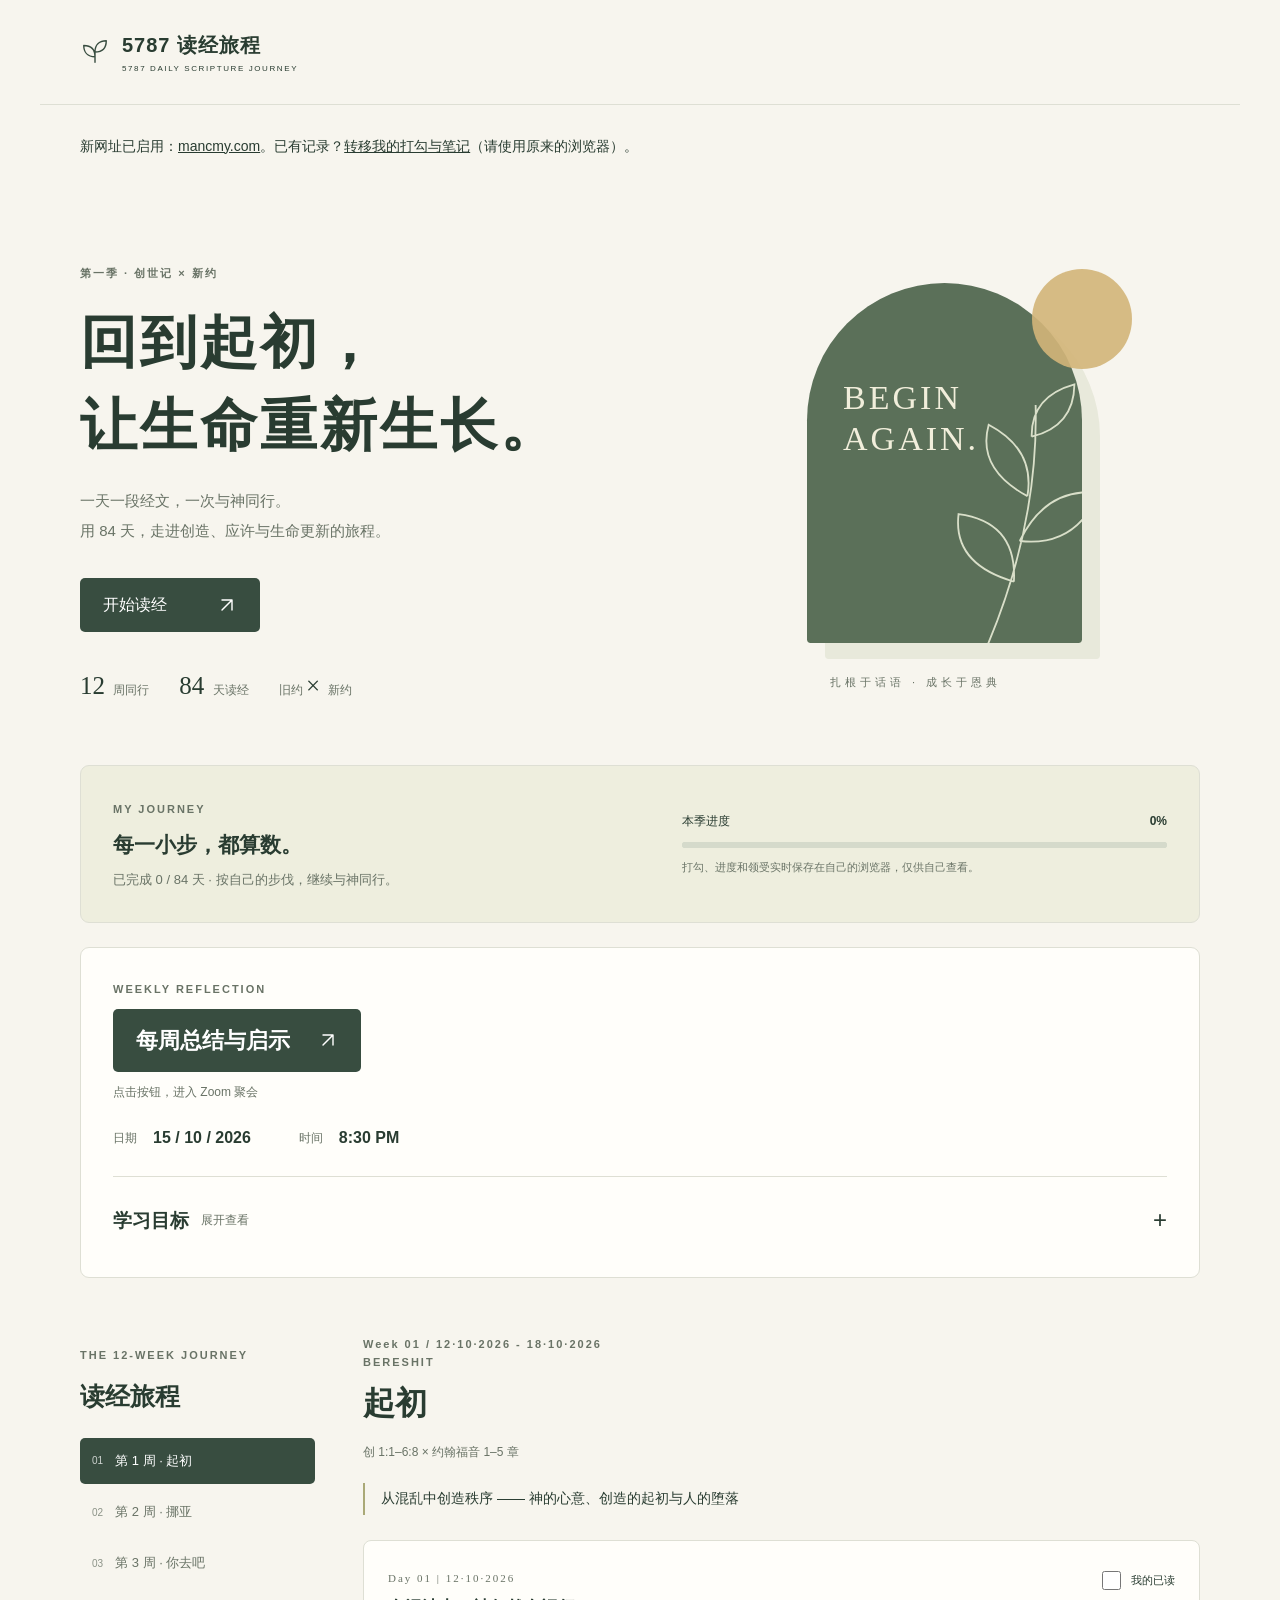
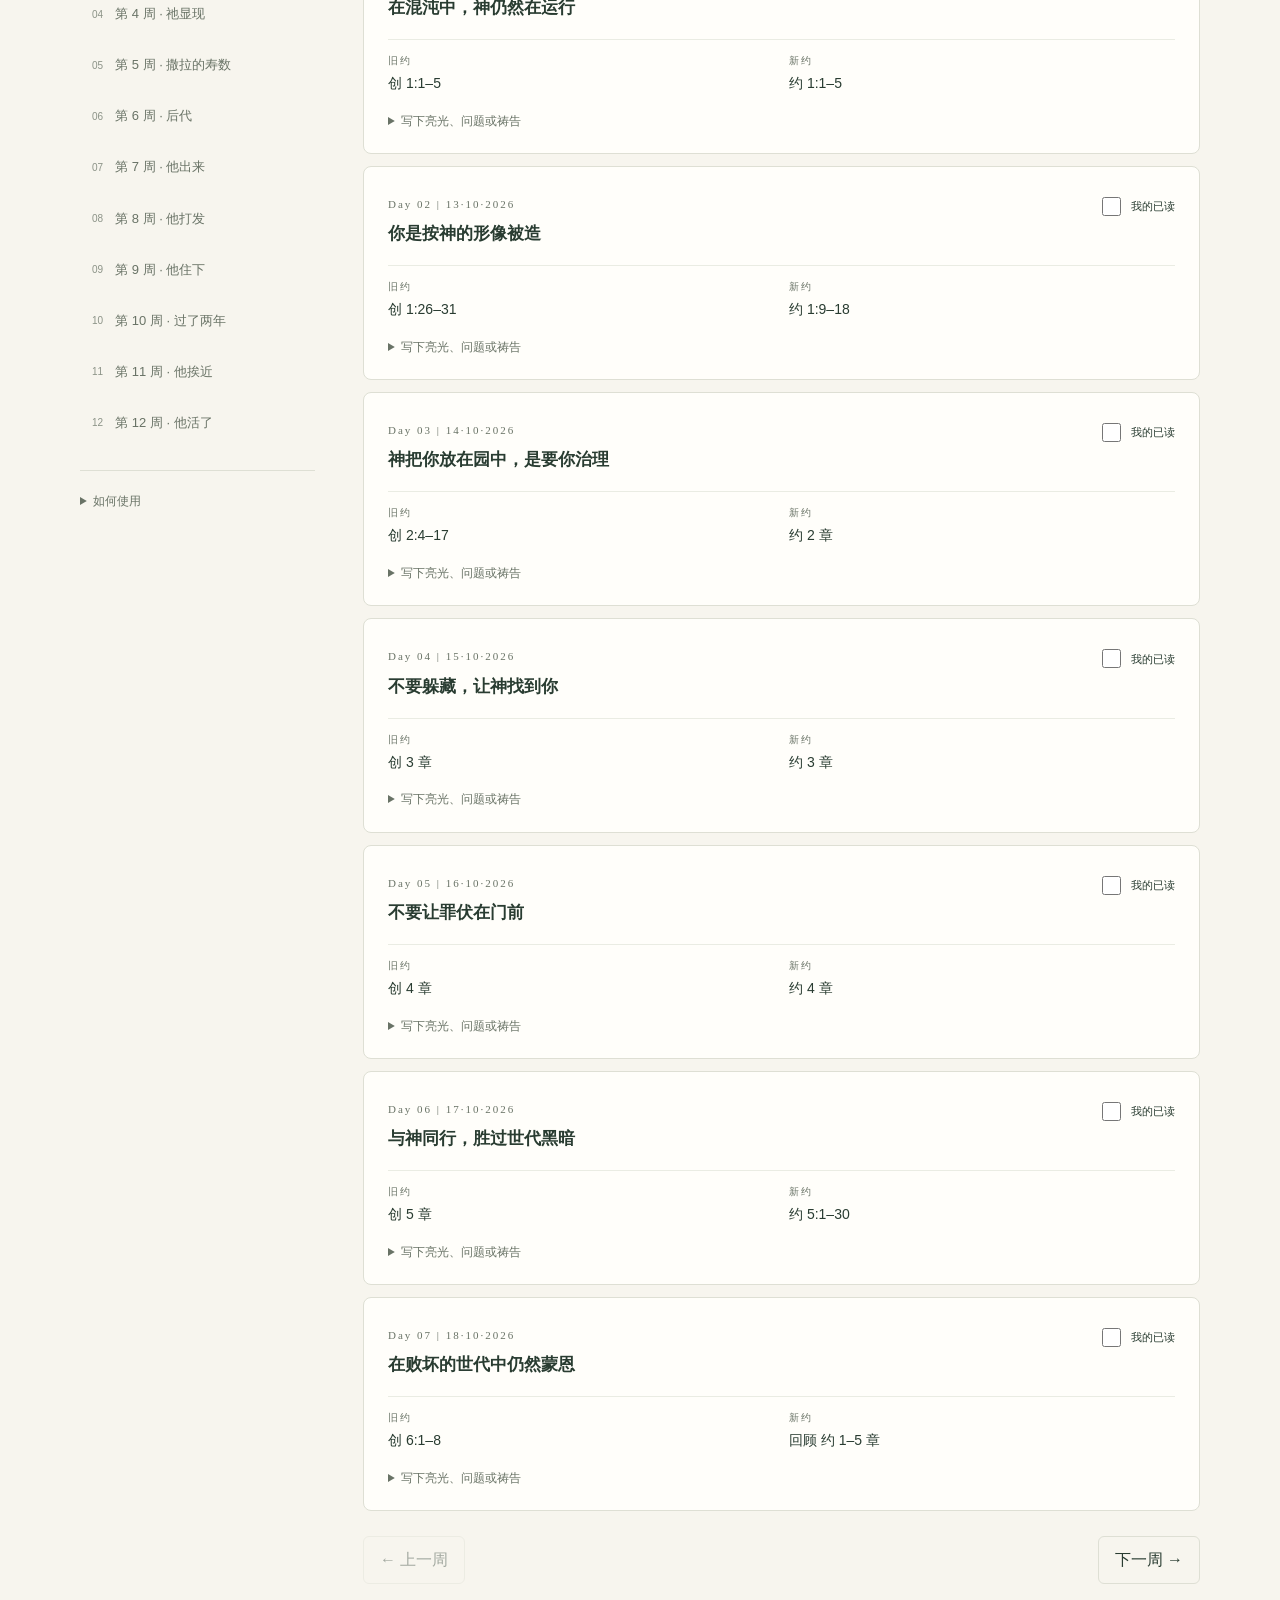
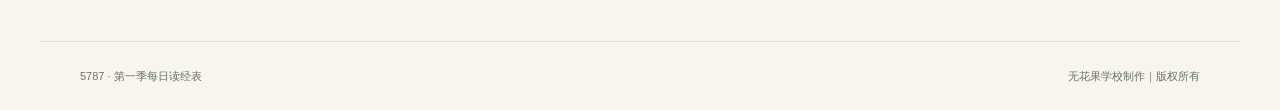
==== commit 0c57aa14: "Collapse weekly learning goals by default" ====
--- a/season-1/index.html
+++ b/season-1/index.html
@@ -1,5 +1,5 @@
 <!doctype html>
-<html lang="zh-Hans"><head><meta charset="utf-8"><meta name="viewport" content="width=device-width, initial-scale=1"><meta name="theme-color" content="#384d40"><meta name="description" content="《回到起初》第一季每日读经表：12 周、84 天，创世记 × 新约。每日阅读、记录亮光，一起走在生命更新的路上。"><title>5787 读经旅程｜84 天每日读经</title><link rel="stylesheet" href="style.css?v=20261015"><script src="data.js?v=6" defer></script><script src="app.js?v=20261013" defer></script></head>
+<html lang="zh-Hans"><head><meta charset="utf-8"><meta name="viewport" content="width=device-width, initial-scale=1"><meta name="theme-color" content="#384d40"><meta name="description" content="《回到起初》第一季每日读经表：12 周、84 天，创世记 × 新约。每日阅读、记录亮光，一起走在生命更新的路上。"><title>5787 读经旅程｜84 天每日读经</title><link rel="stylesheet" href="style.css?v=20261015-2"><script src="data.js?v=6" defer></script><script src="app.js?v=20261013" defer></script></head>
 <body><a class="skip" href="#reading">跳至读经内容</a><header><a class="brand" href="#"><svg class="brand-icon" viewBox="0 0 32 32" width="30" height="30" aria-hidden="true" focusable="false" fill="none" stroke="currentColor" stroke-width="1.5" stroke-linecap="round" stroke-linejoin="round"><path d="M16 27V14M16 21C8 21 4 16 4 9c8 0 12 4 12 12ZM16 16C16 8 21 4 28 4c0 8-4 12-12 12Z"/></svg><span>5787 读经旅程<small>5787 DAILY SCRIPTURE JOURNEY</small></span></a></header>
 <main><p style="padding:16px 0;font-size:14px">新网址已启用：<a href="https://mancmy.com" style="text-decoration:underline">mancmy.com</a>。已有记录？<a href="transfer.html" style="text-decoration:underline">转移我的打勾与笔记</a>（请使用原来的浏览器）。</p><section class="hero"><div><p class="eyebrow">第一季 · 创世记 × 新约</p><h1>回到起初，<br>让生命重新生长。</h1><p class="intro">一天一段经文，一次与神同行。<br>用 84 天，走进创造、应许与生命更新的旅程。</p><a class="primary" id="continue" href="#reading">开始读经 <svg class="button-icon" viewBox="0 0 24 24" width="20" height="20" aria-hidden="true" focusable="false" fill="none" stroke="currentColor" stroke-width="1.7" stroke-linecap="round" stroke-linejoin="round"><path d="M6 18 18 6M6 6h12v12"/></svg></a><div class="facts"><span><b>12</b> 周同行</span><span><b>84</b> 天读经</span><span>旧约 <b>×</b> 新约</span></div></div><div class="art" aria-hidden="true"><div class="sun"></div><div class="arch"><span>BEGIN<br>AGAIN.</span><svg viewBox="0 0 260 330"><g fill="none" stroke="#d9dfc9" stroke-width="2"><path d="M123 330 Q155 180 123 45 M140 240 Q70 235 65 180 Q130 175 140 240 M137 195 Q199 189 211 125 Q153 131 137 195 M135 145 Q74 127 77 77 Q133 93 135 145 M126 80 Q169 59 160 14 Q116 37 126 80"/></g></svg></div><p>扎根于话语 · 成长于恩典</p></div></section>
 <section class="progressbox" aria-label="我的读经进度"><div><span class="eyebrow">MY JOURNEY</span><h2>每一小步，都算数。</h2><p id="progressText" aria-live="polite"></p></div><div class="progressright"><div class="progresslabel"><span>本季进度</span><strong id="percent"></strong></div><progress id="progress" max="84" value="0">0 / 84</progress><small>打勾、进度和领受实时保存在自己的浏览器，仅供自己查看。</small></div></section>
@@ -9,7 +9,7 @@
 <h2 id="gathering-title"><a class="primary gathering-link" href="https://us02web.zoom.us/j/81819423330?pwd=q4ota1e0R2vqubUxN5wN3rOpOYswdt.1" target="_blank" rel="noopener noreferrer">每周总结与启示<svg class="button-icon" viewBox="0 0 24 24" width="20" height="20" aria-hidden="true" fill="none" stroke="currentColor" stroke-width="1.7" stroke-linecap="round" stroke-linejoin="round"><path d="M6 18 18 6M6 6h12v12"/></svg></a></h2>
 <p class="gathering-hint">点击按钮，进入 Zoom 聚会</p>
 <div class="gathering-meta"><p><span>日期</span><time datetime="2026-10-15">15 / 10 / 2026</time></p><p><span>时间</span><time datetime="20:30">8:30 PM</time></p></div>
-<div class="learning-intro"><h3>学习目标</h3><p>我们的每周总结与启示，就像一个层层聚焦的漏斗：<strong>从大方向到中方向，再到小方向，进入实践应用，最后透过个人化的 Q&amp;A 回应疑问。</strong></p></div>
+<details class="learning-disclosure"><summary><span>学习目标</span><small class="when-closed">展开查看</small><small class="when-open">收起内容</small></summary><div class="learning-intro"><p>我们的每周总结与启示，就像一个层层聚焦的漏斗：<strong>从大方向到中方向，再到小方向，进入实践应用，最后透过个人化的 Q&amp;A 回应疑问。</strong></p></div>
 <div class="learning-layout">
 <figure class="learning-funnel" aria-label="学习路径：大方向、中方向、小方向、实践应用、个人化 Q&A">
 <div class="funnel-tier tier-one">大方向<span>圣经主轴</span></div>
@@ -25,5 +25,5 @@
 <article><h4>小方向｜深入经文，领受亮光</h4><p>再如同透过显微镜，仔细观察章节中的关键词、重复字、动词与上下文。在尊重经文原意的基础上，领受圣灵对今天的提醒，让我们对神的话有更深入的认识。</p></article>
 <article><h4>实践应用｜让真理进入生活</h4><p>将所领受的带进今天的生命、关系与日常选择中，思想自己可以如何回应神，使读经不只停留在理解，更成为实际的行动与改变。</p></article>
 <article><h4>个人化 Q&amp;A｜回应疑问，具体同行</h4><p>最后，针对每个人在读经与实践过程中遇到的疑问进行解答，帮助我们理解经文如何回应自己的处境，让神的话语更具体地照亮个人的生命，引导我们从领受走向实践。</p></article>
-</div></div></section>
+</div></div></details></section>
 <section class="journey" id="reading"><aside><p class="eyebrow">THE 12-WEEK JOURNEY</p><h2>读经旅程</h2><nav id="weeks" aria-label="选择周次"></nav><details class="instructions"><summary>如何使用</summary><p>每天依表阅读旧约与新约，完成后打勾；笔记可记录亮光、问题或祷告重点。全季共 12 周、84 天，按原表每日实际进度编排。</p><p><strong>阅读 · 领受 · 回应</strong><br>阅读经文，抓住一个领受，再以祷告或行动向神回应。</p><p><strong>留心字句，深入默想</strong><br>多留意经文中的关键词、重复出现的字词和动词，慢慢思想其中的意义。</p><p><strong>联系上下文，领会原意</strong><br>结合前后文阅读，深入理解作者想表达的内容，让经文中的亮光照进生命。</p></details></aside><div class="weekcontent"><div id="weekhead"></div><div id="days"></div><div class="weekpager"><button id="prev" class="quiet">← 上一周</button><button id="next" class="quiet">下一周 →</button></div></div></section></main><footer><span>5787 · 第一季每日读经表</span><span>无花果学校制作｜版权所有</span></footer><p id="status" role="status"></p><noscript>请启用 JavaScript 以查看 12 周读经表。</noscript></body></html>
--- a/season-1/style.css
+++ b/season-1/style.css
@@ -16,3 +16,5 @@
 .learning-funnel{margin:0;padding:24px 0;text-align:center}.funnel-tier{margin:0 auto 7px;padding:17px 12px 21px;clip-path:polygon(0 0,100% 0,92% 100%,8% 100%);font-size:16px;font-weight:700;line-height:1.5}.funnel-tier span{display:block;font-size:11px;font-weight:400;margin-top:4px;letter-spacing:1px}.tier-one{width:100%;background:#e8e9db}.tier-two{width:84%;background:#d5ddc9}.tier-three{width:70%;background:#b9c8ae}.tier-four{width:58%;background:#5b7059;color:#fffefa}.tier-five{width:48%;min-width:140px;background:var(--green);color:#fffefa;clip-path:polygon(0 0,100% 0,90% 100%,10% 100%)}.learning-funnel figcaption{font-size:11px;letter-spacing:2px;color:var(--muted);margin-top:18px}
 .learning-steps article{padding:18px 0;border-bottom:1px solid var(--line)}.learning-steps article:first-child{padding-top:0}.learning-steps article:last-child{border-bottom:0;padding-bottom:0}.learning-steps h4{font-size:16px;margin:0 0 7px}.learning-steps p{font-size:14px;line-height:1.9;color:var(--muted);margin:0}
 @media(max-width:750px){.weekly-gathering{padding:23px 20px}.weekly-gathering h2{font-size:19px}.gathering-link{padding:13px 17px;gap:18px}.learning-layout{grid-template-columns:1fr;gap:24px}.learning-funnel{width:100%;max-width:360px;justify-self:center;padding:0}.gathering-meta{gap:12px 24px}.gathering-meta time{font-size:15px}.learning-steps h4{font-size:15px}}
+
+.learning-disclosure{margin-top:20px}.learning-disclosure>summary{display:flex;align-items:center;gap:12px;min-height:48px;font-size:19px;font-weight:700;list-style:none}.learning-disclosure>summary::-webkit-details-marker{display:none}.learning-disclosure>summary:after{content:"+";margin-left:auto;font-size:24px;font-weight:400}.learning-disclosure[open]>summary:after{content:"−"}.learning-disclosure>summary small{font-size:12px;font-weight:400;color:var(--muted)}.learning-disclosure .when-open{display:none}.learning-disclosure[open] .when-open{display:inline}.learning-disclosure[open] .when-closed{display:none}.learning-disclosure .learning-intro{margin-top:12px}
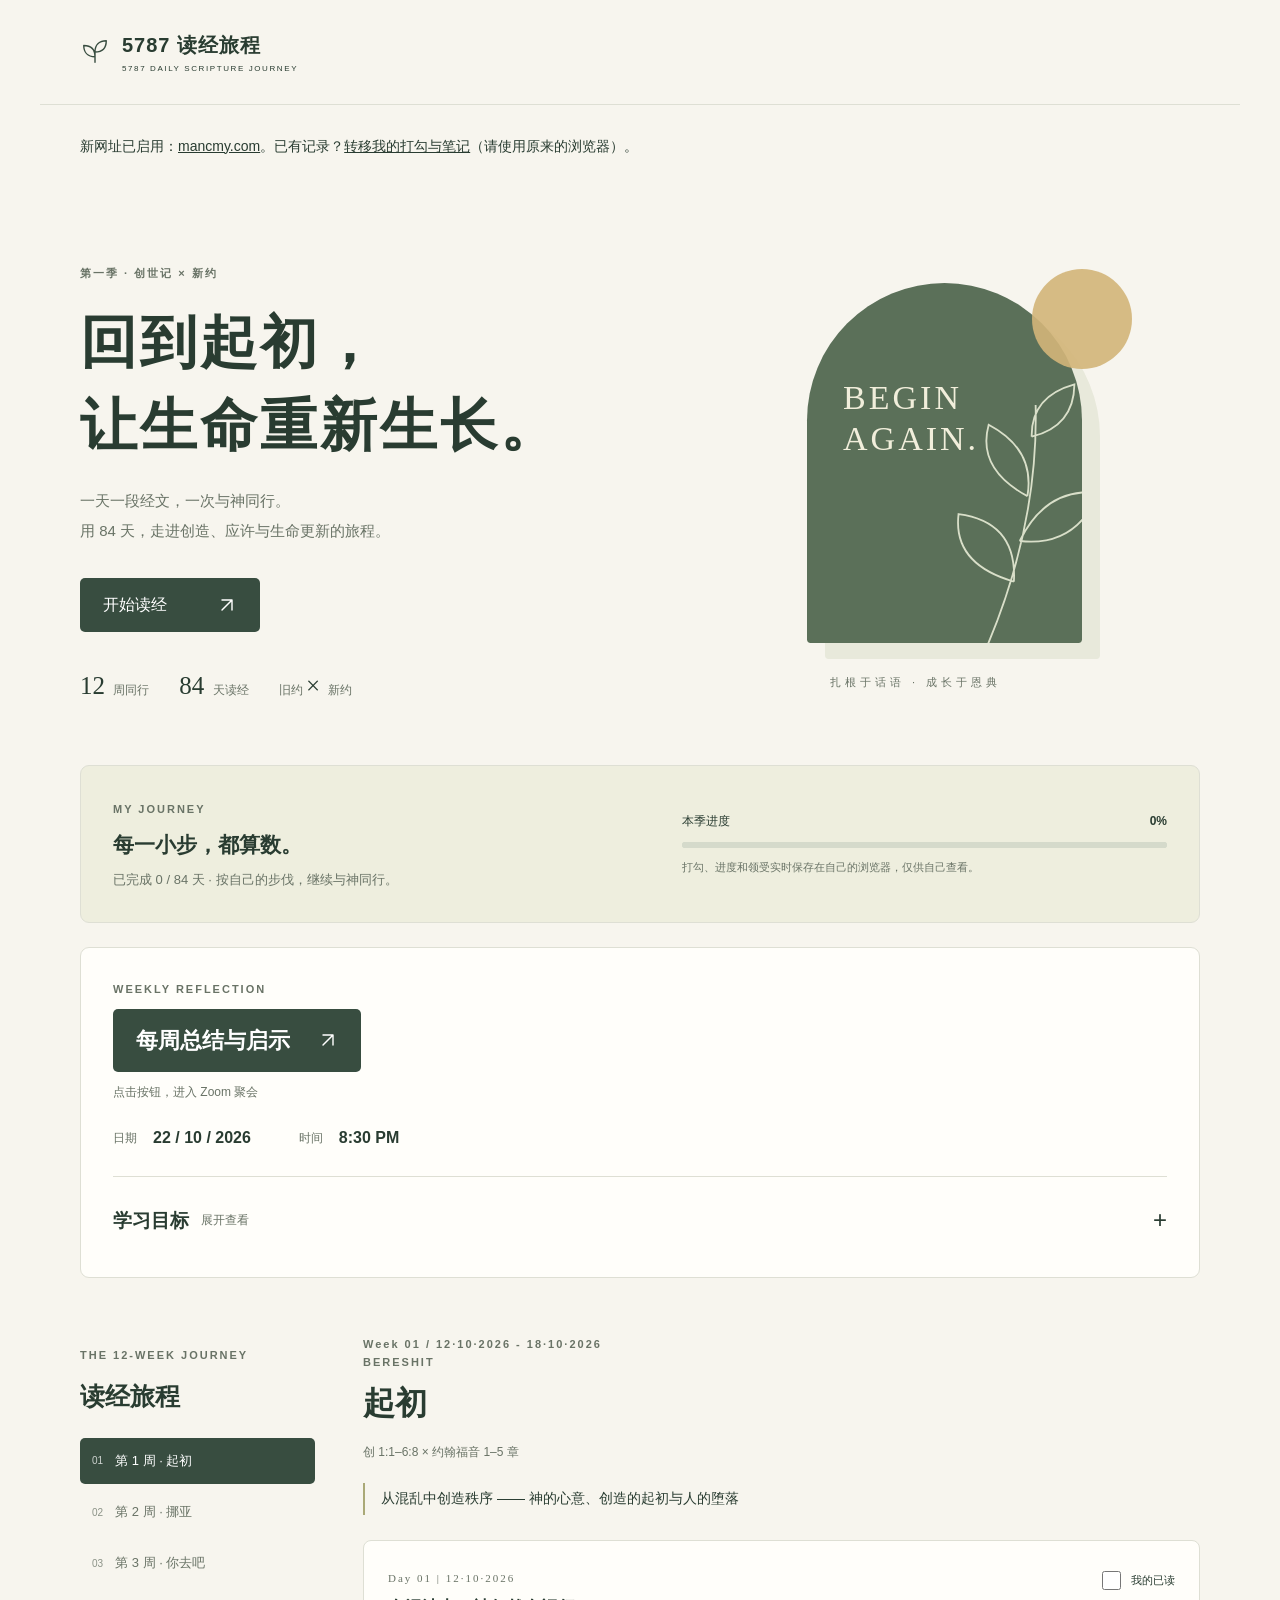
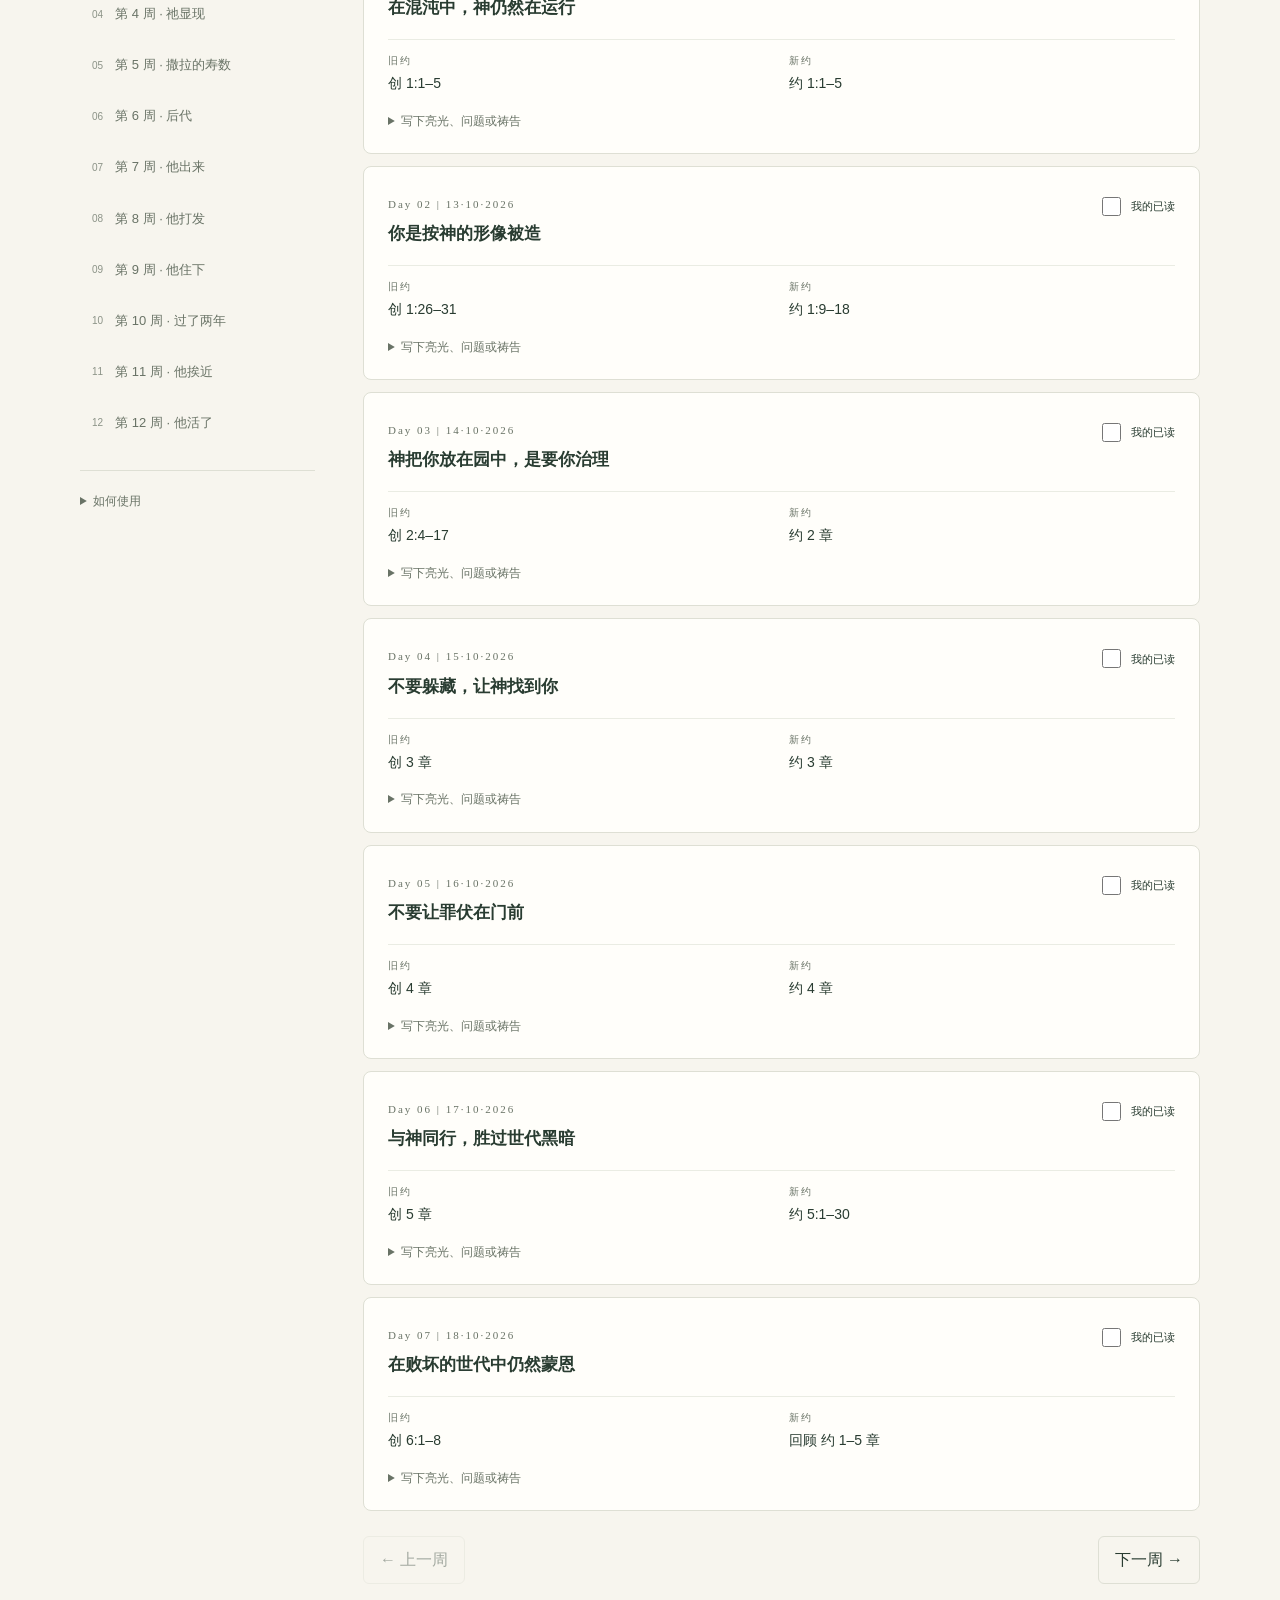
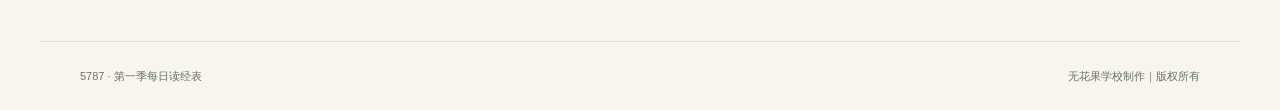
==== commit ace3ed53: "Update Zoom gathering link and date to 22 October 2026" ====
--- a/season-1/index.html
+++ b/season-1/index.html
@@ -6,9 +6,9 @@
 
 <section class="weekly-gathering" aria-labelledby="gathering-title">
 <p class="eyebrow">WEEKLY REFLECTION</p>
-<h2 id="gathering-title"><a class="primary gathering-link" href="https://us02web.zoom.us/j/81819423330?pwd=q4ota1e0R2vqubUxN5wN3rOpOYswdt.1" target="_blank" rel="noopener noreferrer">每周总结与启示<svg class="button-icon" viewBox="0 0 24 24" width="20" height="20" aria-hidden="true" fill="none" stroke="currentColor" stroke-width="1.7" stroke-linecap="round" stroke-linejoin="round"><path d="M6 18 18 6M6 6h12v12"/></svg></a></h2>
+<h2 id="gathering-title"><a class="primary gathering-link" href="https://us02web.zoom.us/j/83041142212?pwd=5FbG4YWOb3AcpDPjYZGhF9j63IO2C2.1" target="_blank" rel="noopener noreferrer">每周总结与启示<svg class="button-icon" viewBox="0 0 24 24" width="20" height="20" aria-hidden="true" fill="none" stroke="currentColor" stroke-width="1.7" stroke-linecap="round" stroke-linejoin="round"><path d="M6 18 18 6M6 6h12v12"/></svg></a></h2>
 <p class="gathering-hint">点击按钮，进入 Zoom 聚会</p>
-<div class="gathering-meta"><p><span>日期</span><time datetime="2026-10-15">15 / 10 / 2026</time></p><p><span>时间</span><time datetime="20:30">8:30 PM</time></p></div>
+<div class="gathering-meta"><p><span>日期</span><time datetime="2026-10-22">22 / 10 / 2026</time></p><p><span>时间</span><time datetime="20:30">8:30 PM</time></p></div>
 <details class="learning-disclosure"><summary><span>学习目标</span><small class="when-closed">展开查看</small><small class="when-open">收起内容</small></summary><div class="learning-intro"><p>我们的每周总结与启示，就像一个层层聚焦的漏斗：<strong>从大方向到中方向，再到小方向，进入实践应用，最后透过个人化的 Q&amp;A 回应疑问。</strong></p></div>
 <div class="learning-layout">
 <figure class="learning-funnel" aria-label="学习路径：大方向、中方向、小方向、实践应用、个人化 Q&A">
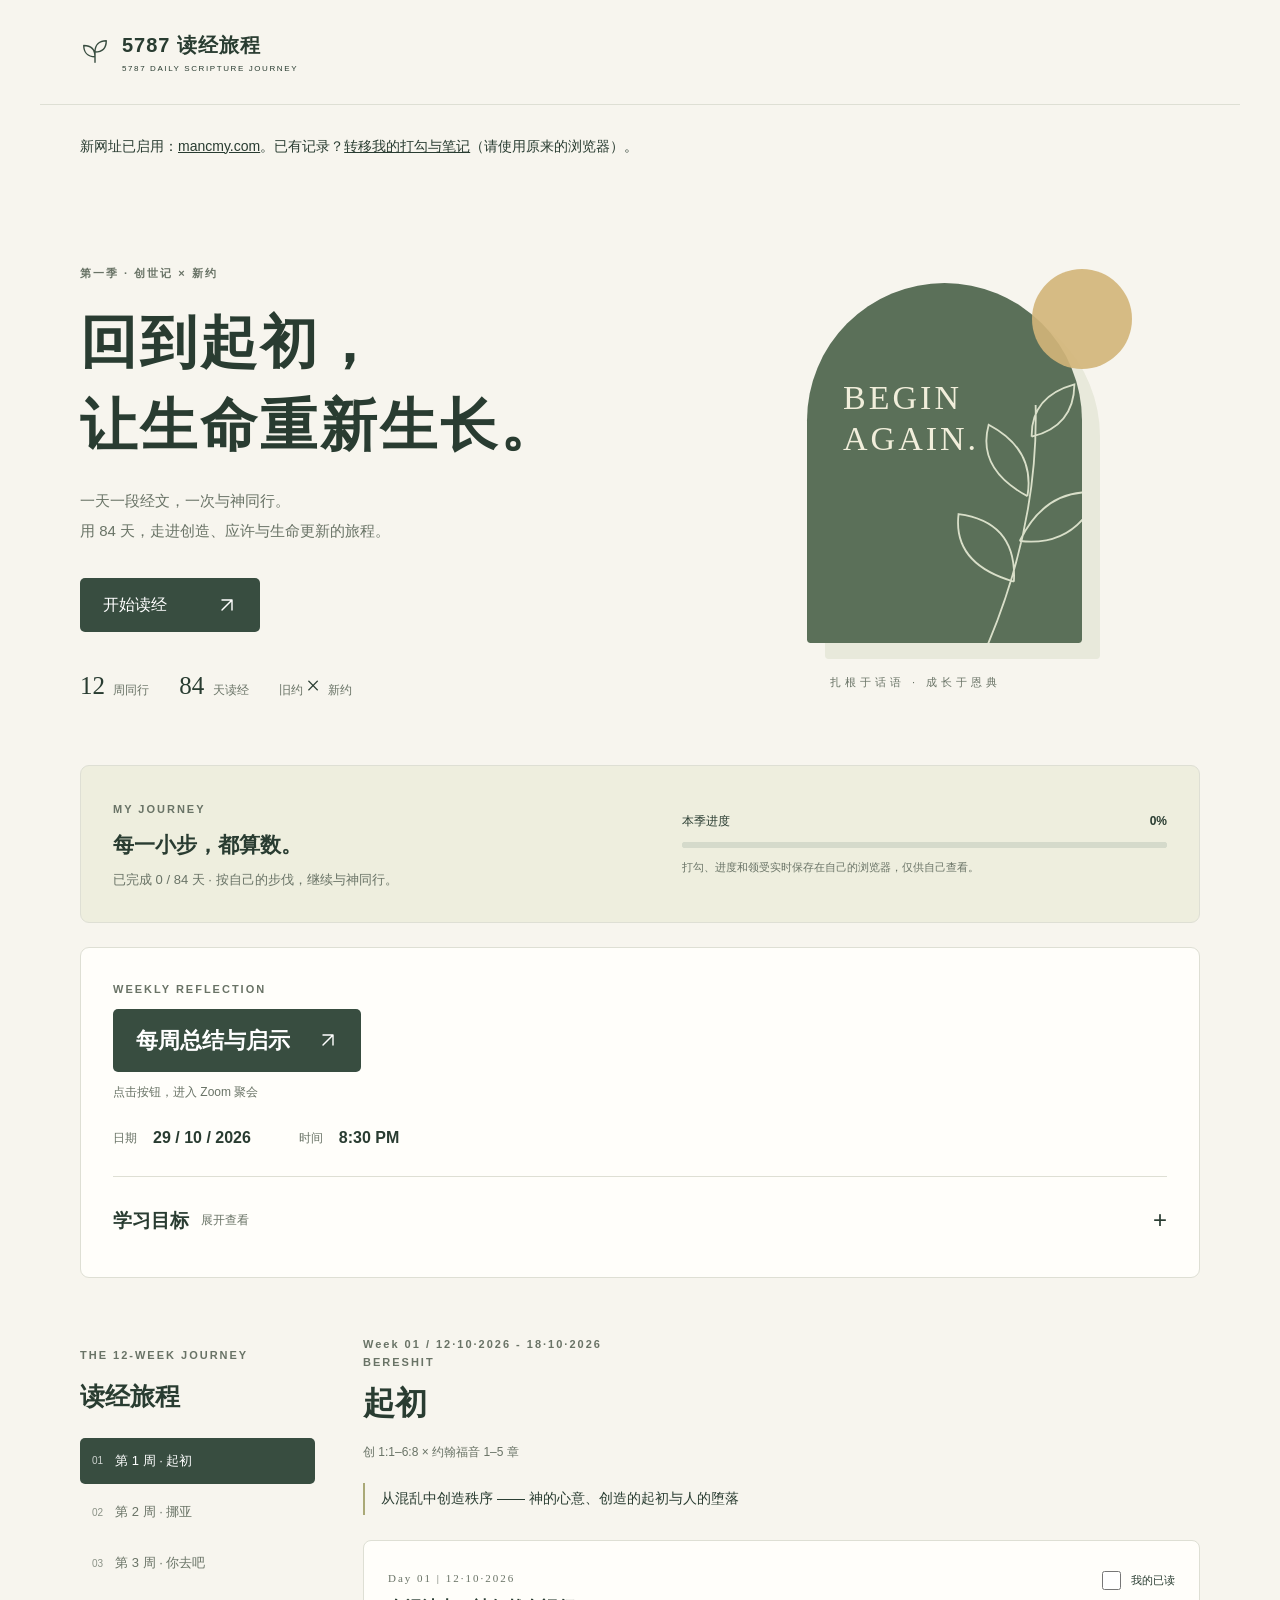
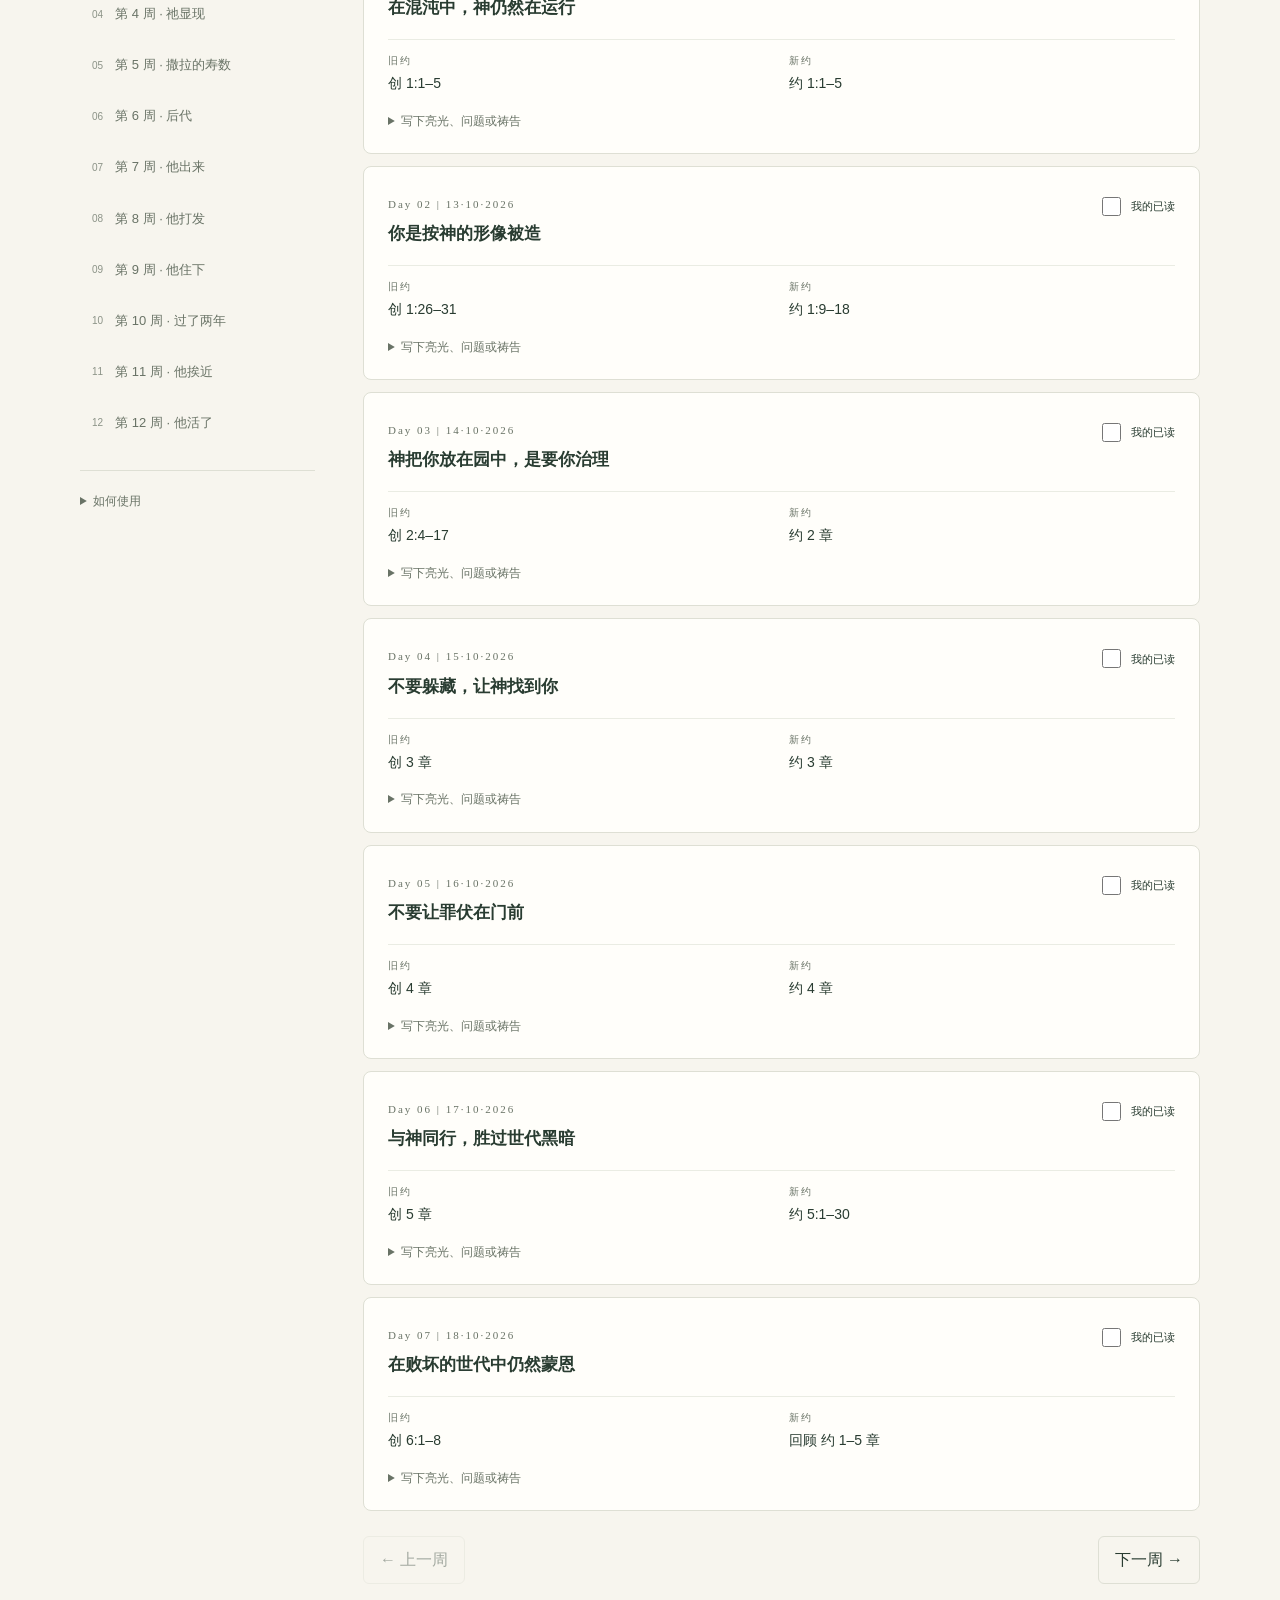
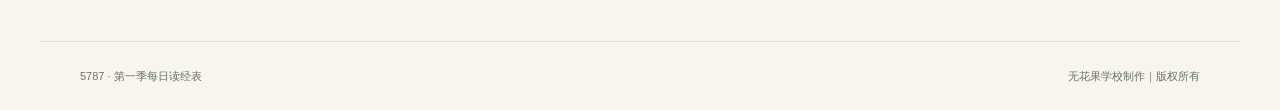
==== commit fe42ac17: "Update Zoom gathering link and date to 29 October 2026" ====
--- a/season-1/index.html
+++ b/season-1/index.html
@@ -6,9 +6,9 @@
 
 <section class="weekly-gathering" aria-labelledby="gathering-title">
 <p class="eyebrow">WEEKLY REFLECTION</p>
-<h2 id="gathering-title"><a class="primary gathering-link" href="https://us02web.zoom.us/j/83041142212?pwd=5FbG4YWOb3AcpDPjYZGhF9j63IO2C2.1" target="_blank" rel="noopener noreferrer">每周总结与启示<svg class="button-icon" viewBox="0 0 24 24" width="20" height="20" aria-hidden="true" fill="none" stroke="currentColor" stroke-width="1.7" stroke-linecap="round" stroke-linejoin="round"><path d="M6 18 18 6M6 6h12v12"/></svg></a></h2>
+<h2 id="gathering-title"><a class="primary gathering-link" href="https://us02web.zoom.us/j/86103323229?pwd=mxJpKT6rcIhaoOyq4DPbjCR25Ddo3e.1" target="_blank" rel="noopener noreferrer">每周总结与启示<svg class="button-icon" viewBox="0 0 24 24" width="20" height="20" aria-hidden="true" fill="none" stroke="currentColor" stroke-width="1.7" stroke-linecap="round" stroke-linejoin="round"><path d="M6 18 18 6M6 6h12v12"/></svg></a></h2>
 <p class="gathering-hint">点击按钮，进入 Zoom 聚会</p>
-<div class="gathering-meta"><p><span>日期</span><time datetime="2026-10-22">22 / 10 / 2026</time></p><p><span>时间</span><time datetime="20:30">8:30 PM</time></p></div>
+<div class="gathering-meta"><p><span>日期</span><time datetime="2026-10-29">29 / 10 / 2026</time></p><p><span>时间</span><time datetime="20:30">8:30 PM</time></p></div>
 <details class="learning-disclosure"><summary><span>学习目标</span><small class="when-closed">展开查看</small><small class="when-open">收起内容</small></summary><div class="learning-intro"><p>我们的每周总结与启示，就像一个层层聚焦的漏斗：<strong>从大方向到中方向，再到小方向，进入实践应用，最后透过个人化的 Q&amp;A 回应疑问。</strong></p></div>
 <div class="learning-layout">
 <figure class="learning-funnel" aria-label="学习路径：大方向、中方向、小方向、实践应用、个人化 Q&A">
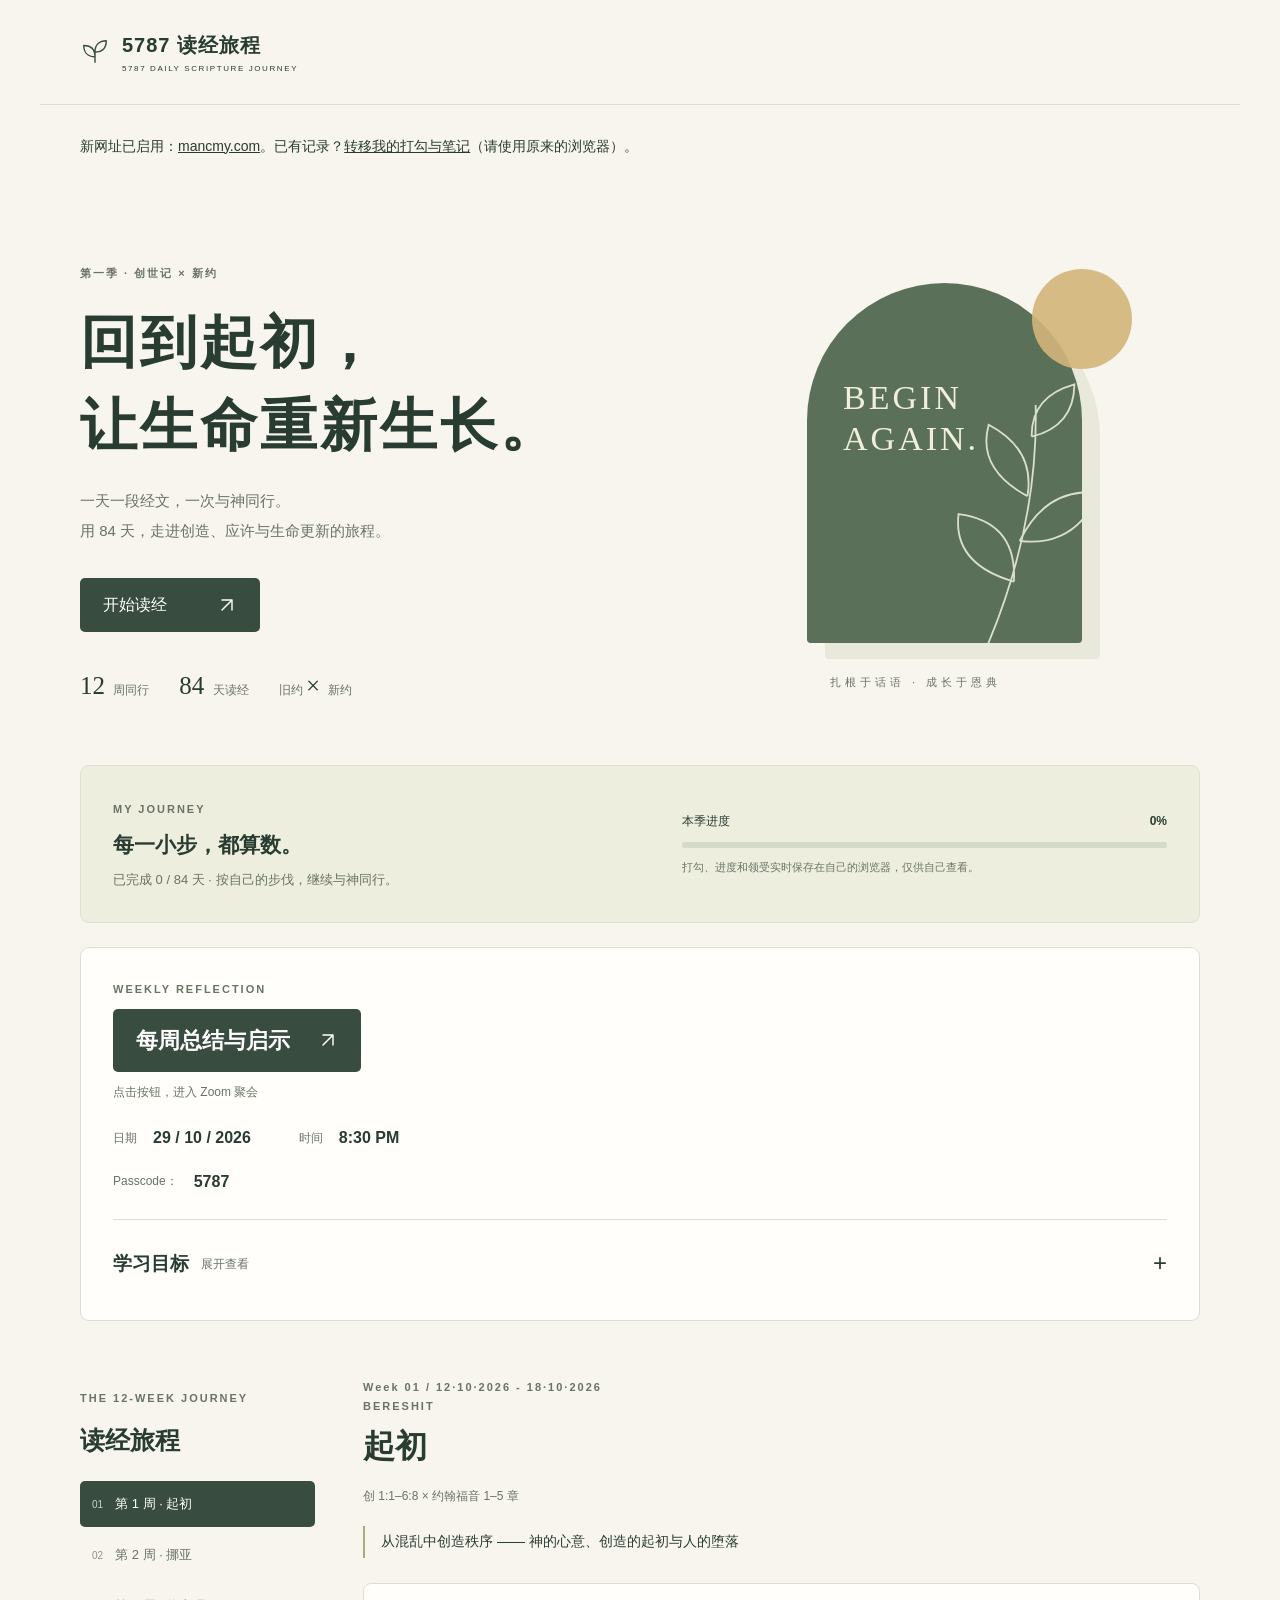
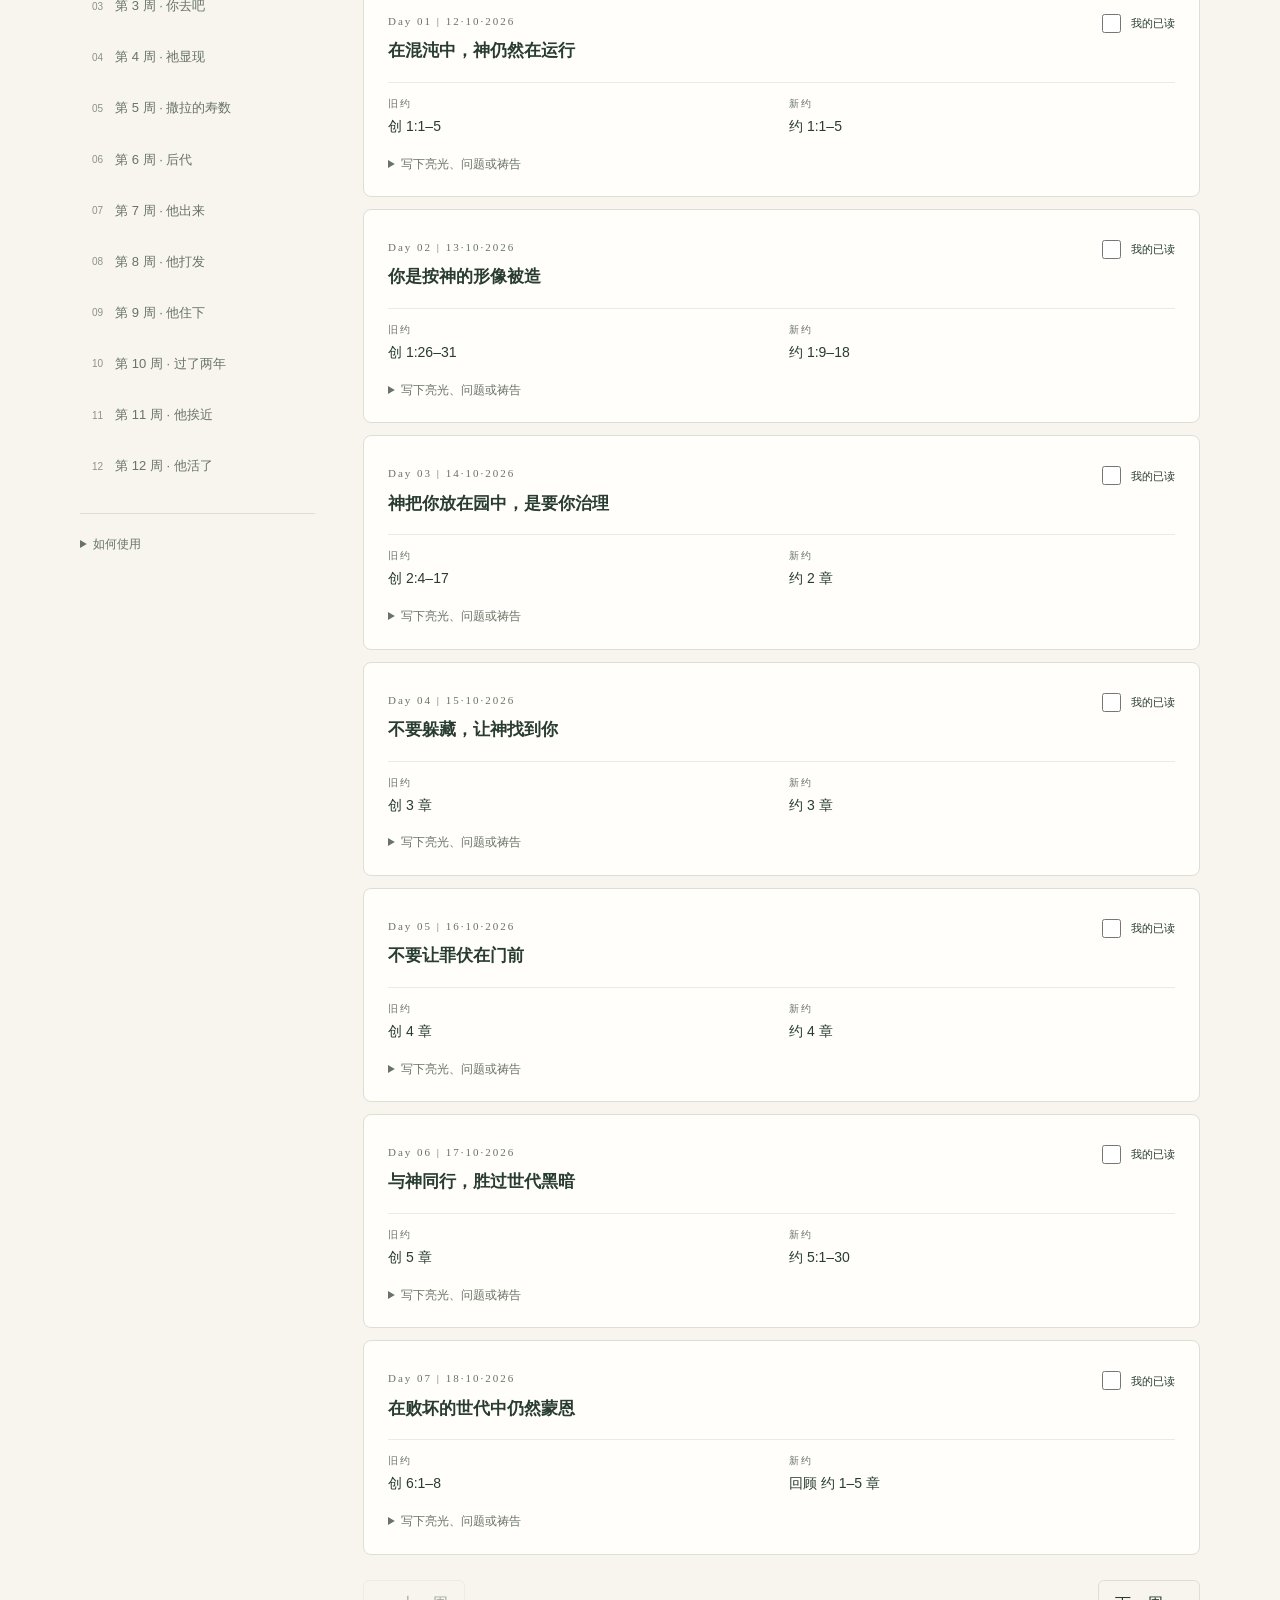
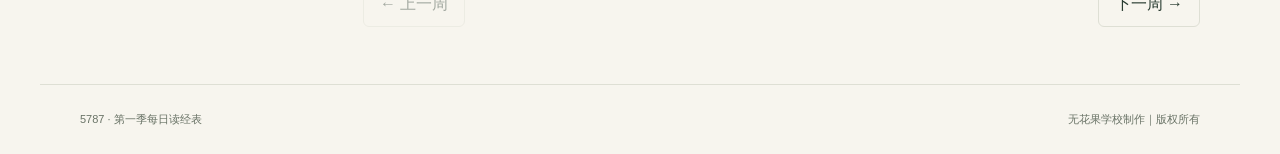
==== commit c1f8f8df: "Update weekly Zoom link and display meeting passcode" ====
--- a/season-1/index.html
+++ b/season-1/index.html
@@ -6,9 +6,9 @@
 
 <section class="weekly-gathering" aria-labelledby="gathering-title">
 <p class="eyebrow">WEEKLY REFLECTION</p>
-<h2 id="gathering-title"><a class="primary gathering-link" href="https://us02web.zoom.us/j/86103323229?pwd=mxJpKT6rcIhaoOyq4DPbjCR25Ddo3e.1" target="_blank" rel="noopener noreferrer">每周总结与启示<svg class="button-icon" viewBox="0 0 24 24" width="20" height="20" aria-hidden="true" fill="none" stroke="currentColor" stroke-width="1.7" stroke-linecap="round" stroke-linejoin="round"><path d="M6 18 18 6M6 6h12v12"/></svg></a></h2>
+<h2 id="gathering-title"><a class="primary gathering-link" href="https://us02web.zoom.us/j/88693985329?pwd=XFhNkKv1B3Yb7idyA3T412ZDxgCPak.1" target="_blank" rel="noopener noreferrer">每周总结与启示<svg class="button-icon" viewBox="0 0 24 24" width="20" height="20" aria-hidden="true" fill="none" stroke="currentColor" stroke-width="1.7" stroke-linecap="round" stroke-linejoin="round"><path d="M6 18 18 6M6 6h12v12"/></svg></a></h2>
 <p class="gathering-hint">点击按钮，进入 Zoom 聚会</p>
-<div class="gathering-meta"><p><span>日期</span><time datetime="2026-10-29">29 / 10 / 2026</time></p><p><span>时间</span><time datetime="20:30">8:30 PM</time></p></div>
+<div class="gathering-meta"><p><span>日期</span><time datetime="2026-10-29">29 / 10 / 2026</time></p><p><span>时间</span><time datetime="20:30">8:30 PM</time></p><p style="flex-basis:100%"><span>Passcode：</span><strong>5787</strong></p></div>
 <details class="learning-disclosure"><summary><span>学习目标</span><small class="when-closed">展开查看</small><small class="when-open">收起内容</small></summary><div class="learning-intro"><p>我们的每周总结与启示，就像一个层层聚焦的漏斗：<strong>从大方向到中方向，再到小方向，进入实践应用，最后透过个人化的 Q&amp;A 回应疑问。</strong></p></div>
 <div class="learning-layout">
 <figure class="learning-funnel" aria-label="学习路径：大方向、中方向、小方向、实践应用、个人化 Q&A">
